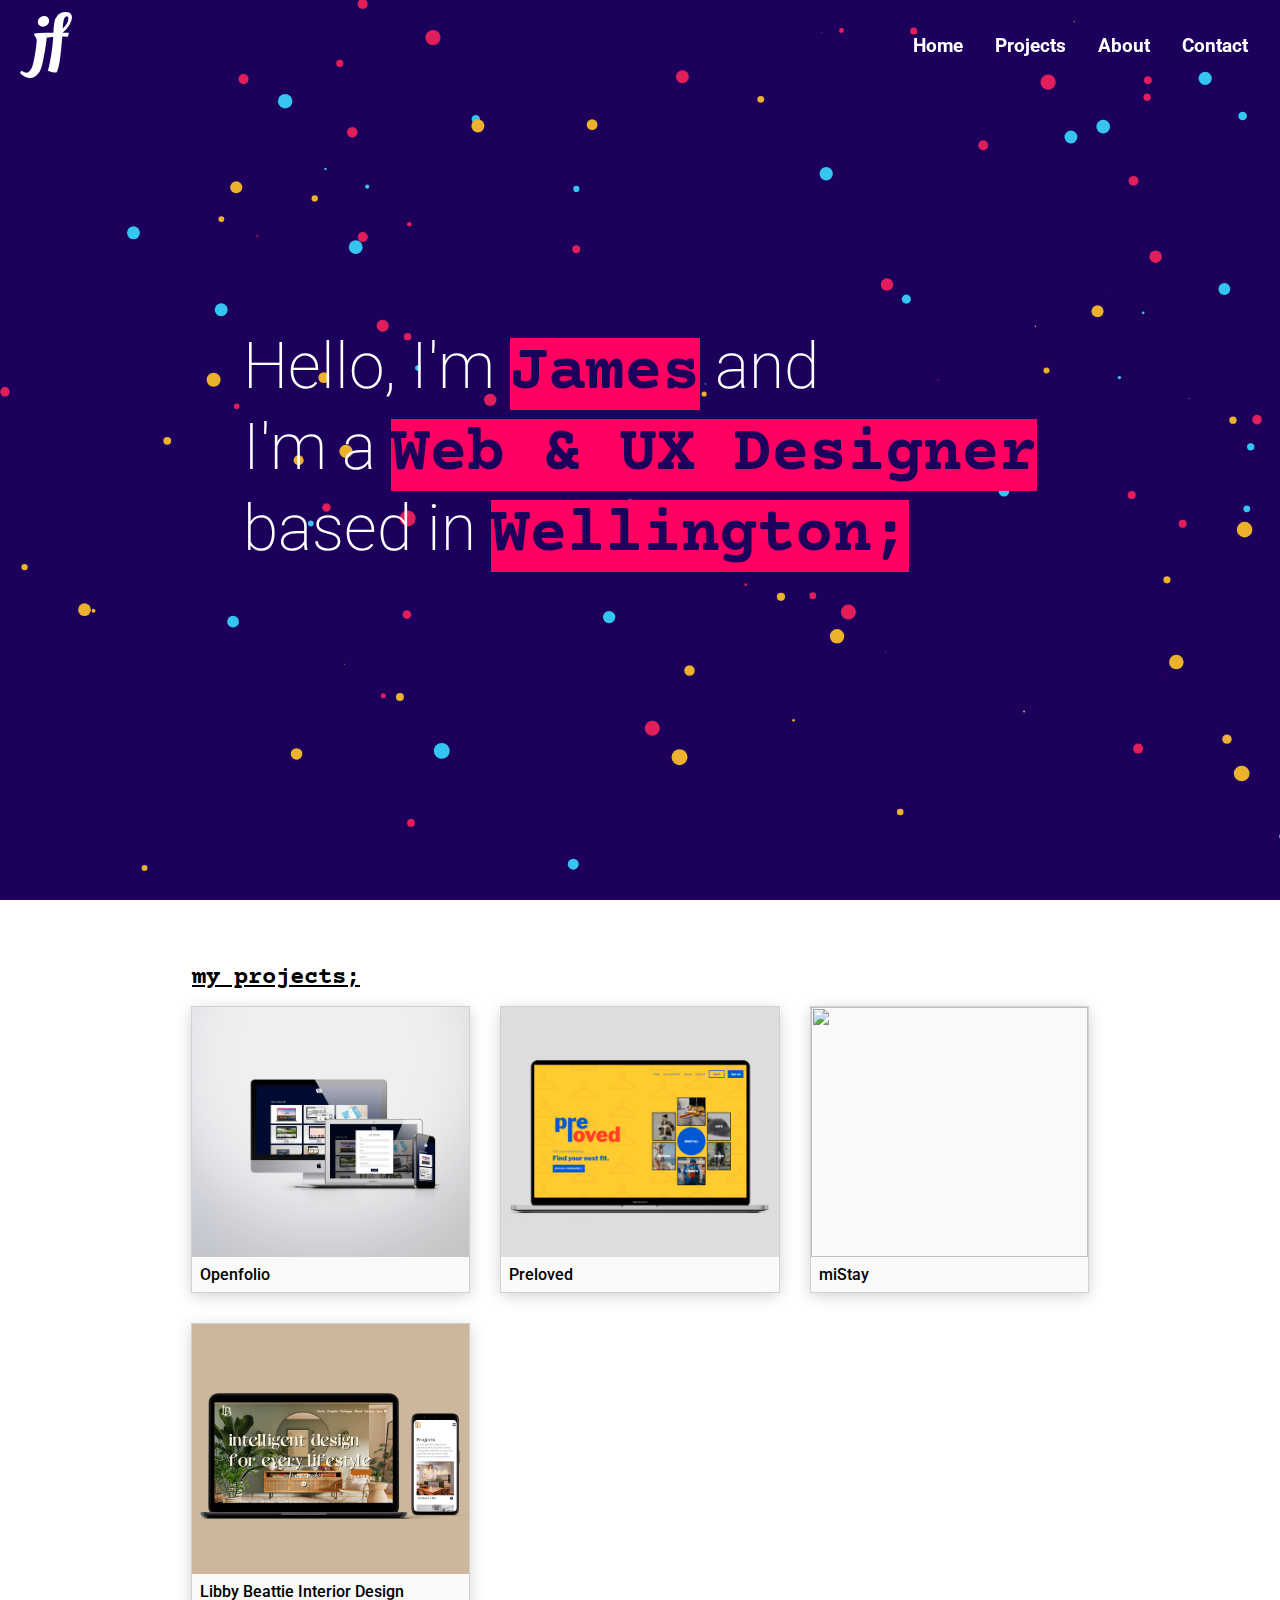
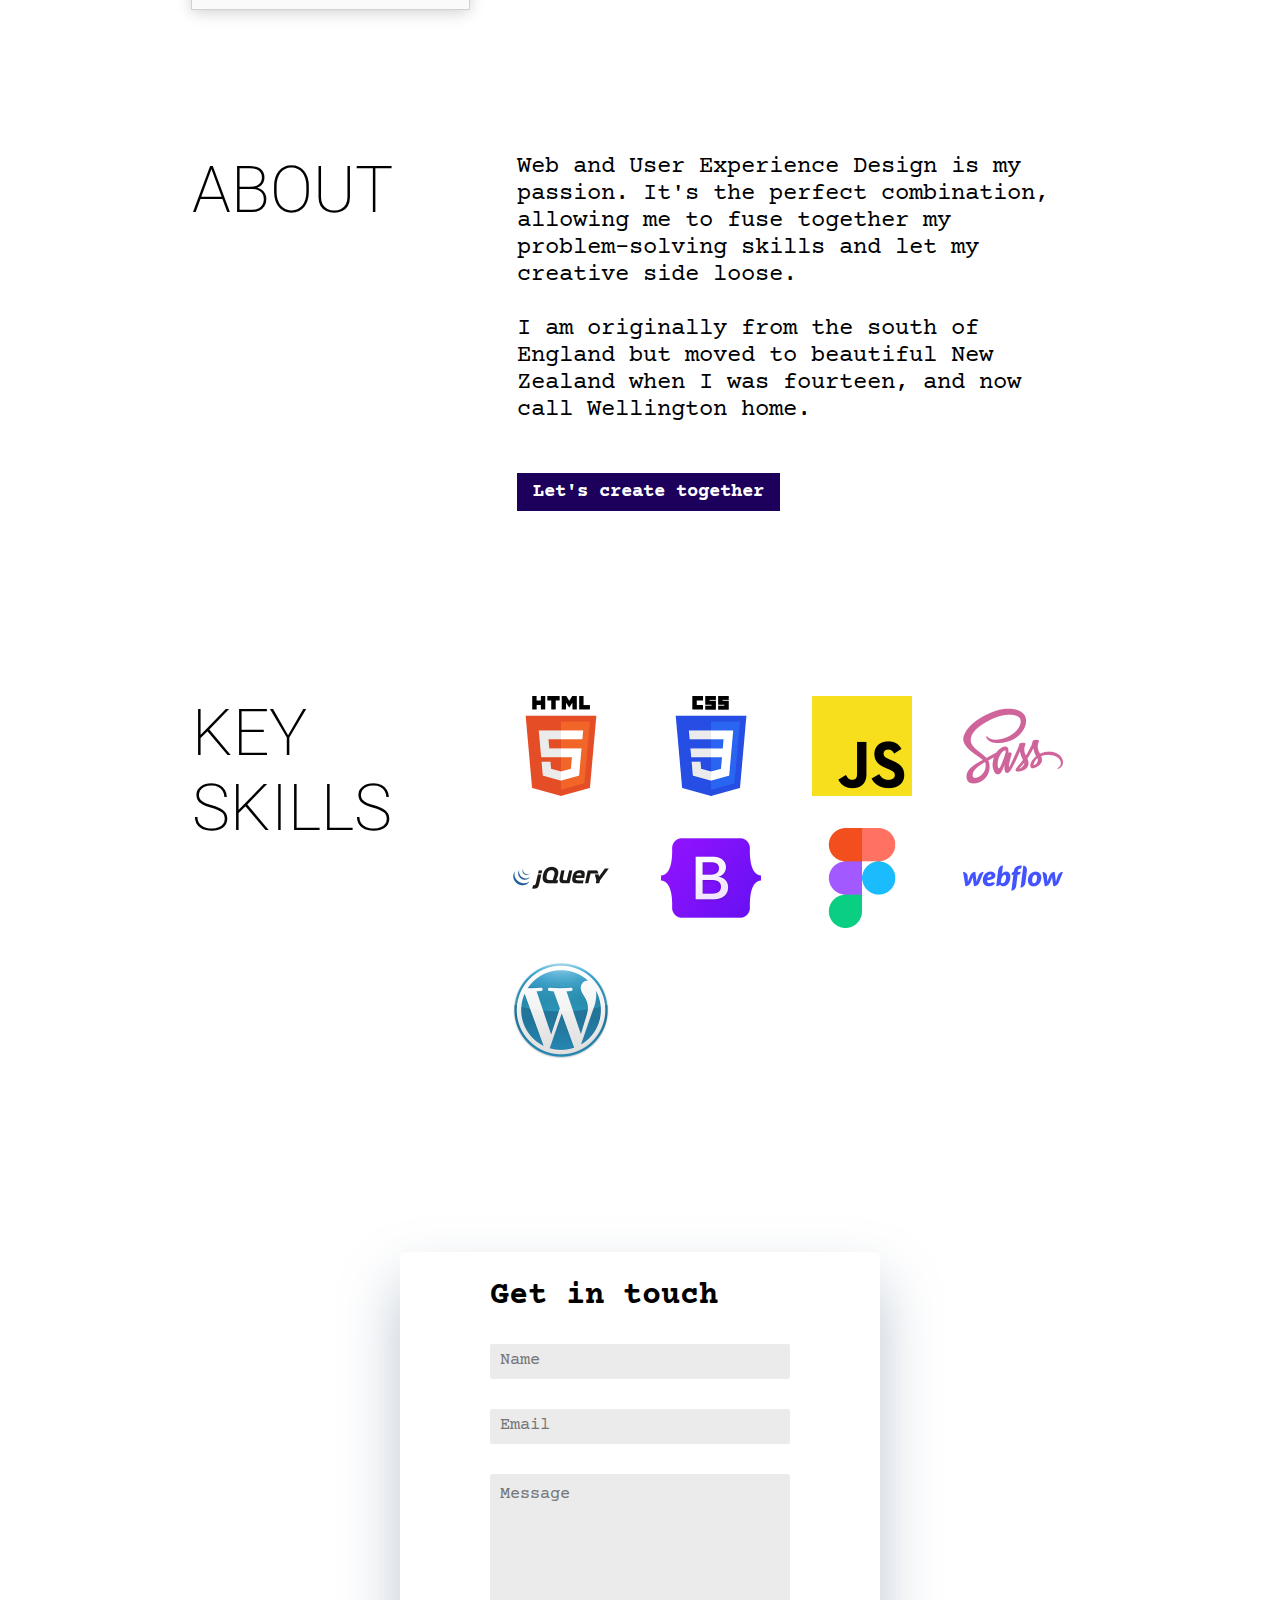
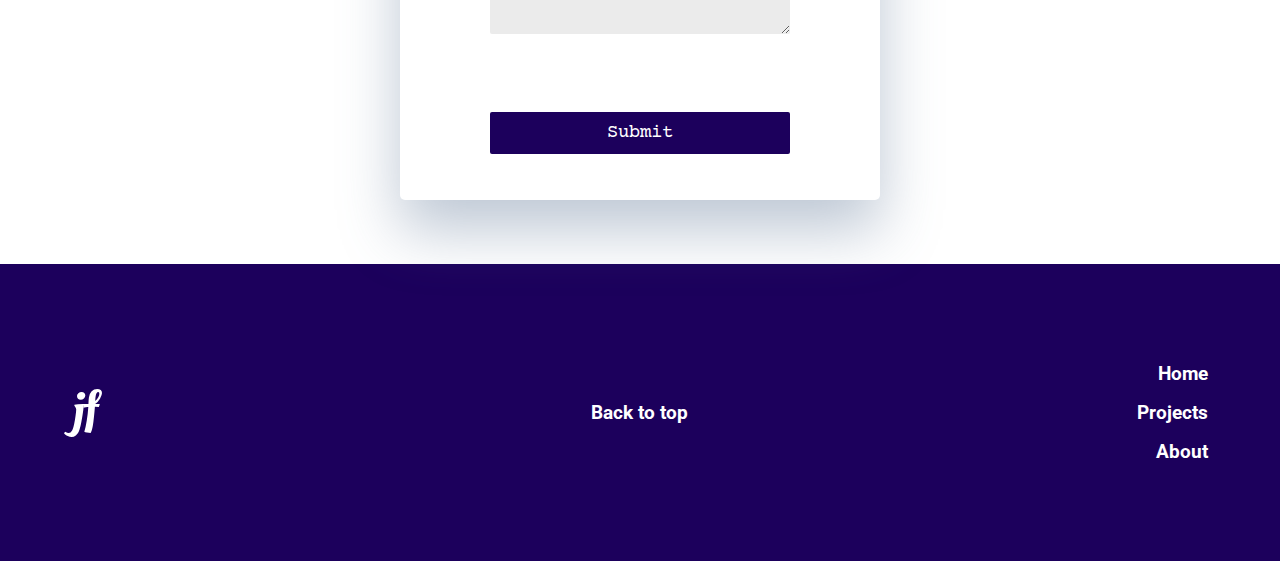
==== index.html @ 83363be5 "Added responsiveness to various parts of the site. Plus CSS fixes" ====
<!DOCTYPE html>
<html lang="en">
<head>
    <meta charset="UTF-8">
    <meta http-equiv="X-UA-Compatible" content="IE=edge">
    <meta name="viewport" content="width=device-width, initial-scale=1.0">
    <title>James Fawcett</title>
    <link rel="icon" type="image/x-icon" href="/img/jflogo.png">
    
    <!-- FONT AWESOME -->
    <script src="https://kit.fontawesome.com/62e0111851.js" crossorigin="anonymous"></script>

    <!-- GOOGLE FONTS -->
    <link rel="preconnect" href="https://fonts.googleapis.com">
    <link rel="preconnect" href="https://fonts.gstatic.com" crossorigin>
    <link href="https://fonts.googleapis.com/css2?family=Courier+Prime:ital,wght@0,400;0,700;1,400;1,700&family=Roboto:ital,wght@0,100;0,300;0,400;0,500;0,700;0,900;1,100;1,300;1,400;1,500;1,700;1,900&display=swap" rel="stylesheet">

    <!-- STYLESHEET -->
    <link rel="stylesheet" href="./css/style.css">

    
</head>
<body>

     <!-- HERO SECTION -->
    <div class="particles">
        <nav id="nav" class="nav">
            <div class="nav__logoContainer">
                <a class="nav__logoLink" href=""><img class="nav__logo" src="./img/JF logo White Transparent.svg" alt=""></a>
            </div>
            <div class="nav__menu-container">
                <ul class="nav__menuUl">
                    <a href="index.html"><li class="nav__menuLi">Home</li></a>
                    <a href="#projects-anchor"><li class="nav__menuLi">Projects</li></a>
                    <a href="#about"><li class="nav__menuLi">About</li></a>
                    <a href="#contact-anchor"><li class="nav__menuLi">Contact</li></a>
                </ul>
            </div>
            <div class="navMob">
                <a id="hamburger" href="javascript:void(0);">
                <img class="navMob__hamburger" src="./img/bars-solid.svg" alt=""></a>
                <ul id="responsive-nav" class="navMob__menuUl hide">
                    <a href="index.html"><li class="navMob__menuLi">Home</li></a>
                    <a href="#projects-anchor"><li class="navMob__menuLi">Projects</li></a>
                    <a href="#about"><li class="navMob__menuLi">About</li></a>
                    <a href="#contact-anchor"><li class="navMob__menuLi">Contact</li></a>
                </ul>
            </div>
        </nav>
        <div id="particles-js"></div>
        <!-- <h1>Background particles</h1> -->
        <div class="particles__text-container">
            <div class="particles__text-wrapper">
                <div class="particles__line1"><h1 class="particles__text">Hello, I'm <span class="particles__textAlternate">James</span> and</h1></div>
                <div class="particles__line2"><h1 class="particles__text">I'm a <span class="particles__textAlternate">Web & UX Designer</span></h1></div>
                <div class="particles__line3"><h1 class="particles__text">based in <span class="particles__textAlternate">Wellington;</span></h1></div>
            </div>

            <div class="particles__text-wrapperMob">
                <div class="line"><h2 class="particles__line particles__textMob">Hello, I'm</h2></div>

                <div class="line"><span class="particles__line particles__textAlternateMob">James</span></div>

                <div class="line"><h2 class="particles__line particles__textMob">and I'm a</h2></div>

                <div class="line"><span class="particles__line particles__textAlternateMob">Web & UX</span></div>

                <div class="line"><span class="particles__line particles__textAlternateMob">Designer</span></div>

                <div class="line"><h2 class="particles__line particles__textMob">based in</h2></div>

                <div class="line"><span class="particles__line particles__textAlternateMob">Wellington;</span></div>
            </div>
        </div>
        
    </div>    

    <section class="pageContainer">


        <!-- PROJECTS SECTION -->

        <div id="projectsHomeContainer" class="projectsHome__container">
            <div class="projectsHome__header">
                <a class="projectsHome__anchor" id="projects-anchor"></a>
                <h2>my projects;</h2>
            </div>
            <div id="projectsHome" class="projectsHome">

            </div>
        </div>


        <!-- ABOUT SECTION -->

        <div id="about" class="about__container">
            <div class="about__header">
                <!-- <h2>about;</h2> -->
            </div>
            <div class="about">
                <div class="about__title">
                    <h2 class="about__titleText">ABOUT</h2>
                </div>
                <div class="about__content">
                    <p class="about__contentText">Web and User Experience Design is my passion. It's the perfect combination, allowing me to fuse together my problem-solving skills and let my creative side loose.<br>
                    <br>
                    I am originally from the south of England but moved to beautiful New Zealand when I was fourteen, and now call Wellington home.</p>
                    <br>
                    <br>
                    <a class="about__contact" href="#contact-anchor">Let's create together</a>
                </div>
            </div>

            <div class="skills">
                <!-- SKILLS -->
                <div class="skills__title">
                    <h2 class="skills__titleText">KEY SKILLS</h2>
                </div>

                <div class="skills__logos">
                    <div class="skills__logo">
                        <img src="./img/tools/html5logo.png" alt="">
                    </div>
                    <div class="skills__logo">
                        <img src="./img/tools/csslogo.png" alt="">
                    </div>
                    <div class="skills__logo">
                        <img src="./img/tools/jslogo.png" alt="">
                    </div>
                    <div class="skills__logo">
                        <img src="./img/tools/sasslogo.png" alt="">
                    </div>
                    <div class="skills__logo">
                        <img src="./img/tools/jquerylogo.png" alt="">
                    </div>
                    <div class="skills__logo">
                        <img src="./img/tools/bootstraplogo.png" alt="">
                    </div>
                    <div class="skills__logo">
                        <img src="./img/tools/figmalogo.png" alt="">
                    </div>
                    <div class="skills__logo">
                        <img src="./img/tools/webflowlogo.png" alt="">
                    </div>
                    <div class="skills__logo">
                        <img src="./img/tools/wordpresslogo.png" alt="">
                    </div>
                </div>
            </div>
        </div>


        <!-- CONTACT SECTION -->

        <div id="contact" class="contact">
            <div class="contact__header">
                <a class="contact__anchor" id="contact-anchor"></a>
            </div>
            <div class="contact__content">
                <div class="contact__wrapper">
                    <form id="contactForm" action="https://formspree.io/f/xrgjddeg" method="POST" class="contact__form">
                      <div class="contact__title">Get in touch</div>
                      <input type="text" id="name" name="name" class="contact__name contact__formEntry" placeholder="Name" />
                      <input type="email" id="email" name="email" class="contact__email contact__formEntry" placeholder="Email"/>
                      <textarea name="message" id="message" class="contact__message contact__formEntry" placeholder="Message"></textarea>
                      <br>
                      <button class="contact__submit contact__formEntry" onclick="thanks()">Submit</button>
                      <p id="my-form-status" class="contact__formStatus"></p>
                    </form>
                  </div>
            </div>
        </div>
        
        
    </section>

    <div id="projectModal" class="projectModal">
        <div class="projectModal__content">
            <div class="projectModal__topBar">
                <span id="closeBtn" class="projectModal__close">&times;</span>
            </div>
            <div class="projectModal__body">
                <div class="projectModal__gallery">
                    
                    <ul data-slides>
                        <li class="slide" data-active><img class="projectModal__img" src="./img/openfolio mockup.png" alt=""></li>
                        <li class="slide"><img class="projectModal__img" src="./img/jflogo.png" alt=""></li>
                        <li class="slide"><img class="projectModal__img" src="./img/openfolio mockup.png" alt=""></li>
                    </ul>
                    
                </div>
                
                <h1 class="projectModal__title">project 1</h1>

                <p class="projectModal__description">Lorem, ipsum dolor sit amet consectetur adipisicing elit. Numquam tempora et sit labore animi omnis autem dolorem ea soluta beatae necessitatibus molestiae ipsam, inventore placeat voluptatibus! Neque facere dolore qui?</p>
                
            </div>
            
        </div>
    </div>
    
    <!-- FOOTER -->

    <footer class="footer">
        <div class="footer__left">
            <img class="footer__logo" src="./img/JF logo White Transparent.svg" alt="">
        </div>
        <div class="footer__middle">
            <a class="footer__backToTop" href="#">Back to top</a>
        </div>
        <div class="footer__right">
            <div class="footer__menu-container">
                <ul class="footer__menuUl">
                    <a href="index.html"><li class="footer__menuLi">Home</li></a>
                    <a href="#projectsHomeContainer"><li class="footer__menuLi">Projects</li></a>
                    <a href="#about"><li class="footer__menuLi">About</li></a>
                    <!-- <a href="#contact"><li class="footer__menuLi">Contact</li></a> -->
                </ul>
            </div>
        </div>
    </footer>






    <script src="./js/particles.js"></script>
    <script src="./js/app.js"></script>

    <script src="https://code.jquery.com/jquery-3.6.0.min.js" integrity="sha256-/xUj+3OJU5yExlq6GSYGSHk7tPXikynS7ogEvDej/m4=" crossorigin="anonymous"></script>


    <!-- SCRIPT -->
    <script defer src="./js/script.js"></script>
    <!-- <script src="script.js"></script> -->
</body>
</html>
---- css/style.css ----
.nav {
  padding: 0.5rem 1rem;
  height: 10vh;
  width: 100%;
  display: flex;
  align-items: center;
  justify-content: space-between;
  position: fixed;
  top: 0;
  z-index: 15;
  transition: 0.5s; }
  @media (min-width: 1px) and (max-width: 519px) {
    .nav {
      padding: 0.5rem 0; } }
  .nav__logoContainer {
    height: 100%; }
  .nav__logoLink {
    height: 100%; }
  .nav__logo {
    height: 100%;
    padding: 0.25rem; }
    @media (min-width: 1px) and (max-width: 519px) {
      .nav__logo {
        padding-left: 0.75rem; } }
  @media (min-width: 520px) and (max-width: 749px) {
    .nav__menu-container {
      display: none; } }
  @media (min-width: 1px) and (max-width: 519px) {
    .nav__menu-container {
      display: none; } }
  .nav__menuUl {
    list-style-type: none;
    display: flex;
    font-family: "Roboto", sans-serif;
    font-size: 1.2rem; }
  .nav__menuLi {
    font-family: "Roboto", sans-serif;
    font-size: 1.2rem;
    color: white;
    font-weight: 700;
    padding: 0.5rem 1rem;
    transition: 0.2s ease-out; }
  .nav__menuLi:hover {
    transform: scale(1.1) rotate(5deg);
    transition: 0.2s ease-out;
    text-shadow: 0px 2px 0px #ff0062; }

.navMob {
  display: none;
  padding: 1rem;
  height: 100%;
  position: relative; }
  @media (min-width: 520px) and (max-width: 749px) {
    .navMob {
      display: block; } }
  @media (min-width: 1px) and (max-width: 519px) {
    .navMob {
      display: block; } }
  .navMob__hamburger {
    height: 100%; }
  .navMob__menuUl {
    width: 100vw;
    position: absolute;
    top: 100%;
    right: 0;
    text-align: right;
    list-style-type: none;
    background: #1c005c; }
  .navMob__menuLi {
    font-family: "Roboto", sans-serif;
    font-size: 1.7rem;
    color: white;
    font-weight: 700;
    padding: 1rem;
    transition: 0.2s ease-out; }
  .navMob__menuLi:active, .navMob__menuLi:focus {
    background: #ff0062;
    text-shadow: 0px 2px 0px #1c005c;
    transform: scale(1.05);
    transition: 0.2s ease-out; }

.hide {
  display: none; }

.show {
  display: block; }

.navScroll {
  background: #1c005c;
  transition: 0.5s; }

.navBlue {
  padding: 0.5rem 1rem;
  height: 10vh;
  width: 100%;
  display: flex;
  align-items: center;
  justify-content: space-between;
  position: fixed;
  top: 0;
  z-index: 15;
  transition: 0.5s;
  background: #1c005c; }

.hero {
  height: 90vh;
  background: #1c005c;
  display: flex;
  align-items: center;
  justify-content: center; }
  .hero__text-container {
    width: 50%;
    font-size: 2rem; }
  .hero__text {
    font-family: "Roboto", sans-serif;
    font-weight: 200; }
  .hero__textAlternate {
    font-family: "Courier Prime", sans-serif; }

.projects {
  display: grid;
  grid-template-columns: repeat(auto-fit, minmax(250px, 1fr));
  grid-gap: 2rem; }
  .projects__header {
    font-family: 'Courier Prime', sans-serif;
    font-size: 1rem;
    font-weight: 700;
    text-decoration: underline;
    padding: 0rem 1rem 1rem 0rem; }
  .projects__container {
    padding-top: 15vh;
    padding-bottom: 3rem; }

.project {
  width: 100%;
  height: 100%;
  background-color: #fafafa;
  cursor: pointer;
  transition: 0.1s;
  outline: 1px solid #d1d1d1;
  box-shadow: 0px 3px 15px rgba(0, 0, 0, 0.2); }
  .project__imageContainer {
    height: 250px; }
  .project__img {
    height: 100%;
    width: 100%;
    object-fit: cover; }
  .project__titleContainer {
    padding: 0.5rem; }
  .project__title {
    font-family: "Roboto", sans-serif;
    font-size: 1rem;
    font-weight: 500; }

.project:hover {
  transform: scale(1.05);
  transition: 0.1s; }

.about {
  display: grid;
  grid-template-columns: repeat(3, 1fr);
  grid-gap: 6rem 2rem;
  padding: 2rem 0 5rem 0; }
  @media (min-width: 750px) and (max-width: 1099px) {
    .about {
      display: block; } }
  @media (min-width: 1px) and (max-width: 519px) {
    .about {
      display: block; } }
  @media (min-width: 520px) and (max-width: 749px) {
    .about {
      display: block; } }
  .about__container {
    padding: 5rem 0rem 5rem 0rem; }
  .about__header {
    font-family: 'Courier Prime', sans-serif;
    font-size: 1rem;
    font-weight: 700;
    text-decoration: underline;
    padding: 0rem 1rem 1rem 0rem; }
  .about__titleText {
    margin: 0;
    font-family: 'Roboto', sans-serif;
    font-size: 4rem;
    font-weight: 200;
    padding: 1rem 1rem 1rem 0rem; }
  .about__content {
    grid-column: 2/4;
    font-family: 'Courier Prime', sans-serif;
    font-size: 1.5rem;
    font-weight: 300;
    margin: 0;
    padding: 1rem; }
    @media (min-width: 750px) and (max-width: 1099px) {
      .about__content {
        padding: 1rem 0; } }
    @media (min-width: 520px) and (max-width: 749px) {
      .about__content {
        padding: 1rem 0; } }
    @media (min-width: 1px) and (max-width: 519px) {
      .about__content {
        padding: 1rem 0; } }
  .about__contentText {
    margin: 0; }
  .about__contact {
    font-family: "Courier Prime", sans-serif;
    font-size: 1.2rem;
    font-weight: 700;
    text-decoration: none;
    color: white;
    padding: 0.5rem 1rem;
    background-color: #1c005c;
    transition: all 0.5s ease 0s; }
    @media (min-width: 1px) and (max-width: 519px) {
      .about__contact {
        font-size: 1.5rem; } }
  .about__contact:hover {
    transition: all 0.5s ease 0s;
    box-shadow: 15px 15px 15px 5px rgba(78, 72, 77, 0.219);
    transform: translateY(-3px);
    width: 300px;
    box-shadow: 0 -5px 0 #ff0062;
    border-radius: 0%; }

.skills {
  display: grid;
  grid-template-columns: repeat(3, 1fr);
  grid-gap: 6rem 2rem;
  padding: 5rem 0; }
  @media (min-width: 750px) and (max-width: 1099px) {
    .skills {
      display: block; } }
  @media (min-width: 520px) and (max-width: 749px) {
    .skills {
      display: block; } }
  @media (min-width: 1px) and (max-width: 519px) {
    .skills {
      display: block; } }
  .skills__title {
    width: 40%; }
  .skills__titleText {
    margin: 0;
    font-family: 'Roboto', sans-serif;
    font-size: 4rem;
    font-weight: 200;
    padding: 1rem 1rem 1rem 0rem; }
  .skills__logos {
    padding: 1rem 1rem 1rem 0rem;
    display: grid;
    grid-column: 2/4;
    grid-template-columns: repeat(4, 1fr);
    grid-gap: 2rem; }
    @media (min-width: 750px) and (max-width: 1099px) {
      .skills__logos {
        grid-template-columns: repeat(3, 1fr);
        padding: 1rem 0; } }
    @media (min-width: 520px) and (max-width: 749px) {
      .skills__logos {
        grid-template-columns: repeat(2, 1fr);
        padding: 1rem 0; } }
    @media (min-width: 1px) and (max-width: 519px) {
      .skills__logos {
        grid-template-columns: repeat(2, 1fr);
        padding: 1rem 0; } }
  .skills__logo {
    max-width: 100%;
    max-height: 100px; }
  .skills__logo > img {
    width: 100%;
    height: 100%;
    object-fit: contain; }

.contact {
  padding-bottom: 4rem; }
  .contact__header {
    font-family: 'Courier Prime', sans-serif;
    font-size: 1rem;
    font-weight: 700;
    text-decoration: underline;
    padding: 0rem 1rem 1rem 0rem; }
  .contact__content {
    display: flex;
    align-items: center;
    justify-content: center; }
  .contact__wrapper {
    width: 100%; }
  .contact__form {
    padding: 1rem 2rem;
    background: #fff;
    box-shadow: 0 30px 60px 0 rgba(90, 116, 148, 0.4);
    border-radius: 5px;
    max-width: 480px;
    margin-left: auto;
    margin-right: auto;
    width: 100%;
    animation: bounce 1.5s infinite; }
  .contact__title {
    display: block;
    font-family: "Courier Prime", sans-serif, sans-serif;
    font-size: 2rem;
    font-weight: bold;
    margin: 10px auto 5px;
    width: 300px; }
  .contact__name {
    background-color: #ebebeb;
    color: white;
    padding: 1rem;
    font-family: "Courier Prime", sans-serif, "sans-serif"; }
  .contact__name:hover {
    box-shadow: 0 -5px 0 #ff0062;
    transform: scale(1.05);
    transition: ease 0.5s; }
  .contact__email {
    padding: 1rem;
    background-color: #ebebeb;
    font-family: "Courier Prime", sans-serif, "sans-serif"; }
  .contact__email:hover {
    box-shadow: 0 -5px 0 #ff0062;
    transform: scale(1.05);
    transition: ease 0.5s; }
  .contact__message {
    font-family: "Courier Prime", sans-serif, "sans-serif";
    background-color: #ebebeb;
    overflow: hidden;
    height: 10rem; }
  .contact__message:hover {
    box-shadow: 0 -5px 0 #ff0062;
    transform: scale(1.05);
    transition: ease 0.5s; }
  .contact__formEntry {
    display: block;
    margin: 30px auto;
    min-width: 300px;
    padding: 10px;
    border-radius: 2px;
    border: none;
    transition: all 0.5s ease 0s;
    color: #1c005c; }
    @media (min-width: 1px) and (max-width: 519px) {
      .contact__formEntry {
        width: 100%;
        min-width: 100%; } }
  .contact__formEntry:focus-visible {
    outline: none; }
  .contact__submit {
    width: 200px;
    color: white;
    background-color: #1c005c;
    font-size: 1.2rem;
    font-family: "Courier Prime", sans-serif;
    cursor: pointer; }
  .contact__submit:hover {
    box-shadow: 15px 15px 15px 5px rgba(78, 72, 77, 0.219);
    transform: translateY(-3px);
    width: 300px;
    box-shadow: 0 -5px 0 #ff0062;
    border-radius: 0%; }
  .contact__formStatus {
    display: none;
    width: 200px;
    color: #3f3f3f;
    background-color: #d1d1d1;
    font-size: 1.2rem;
    font-family: "Courier Prime", sans-serif;
    cursor: pointer;
    text-align: center;
    margin: 30px auto;
    min-width: 300px;
    padding: 10px;
    border-radius: 2px;
    border: none;
    transition: all 0.5s ease 0s; }
  .contact__anchor {
    display: block;
    position: relative;
    top: -100px;
    visibility: hidden; }

::-webkit-focus-ring-color {
  outline: red; }

::-webkit-input-placeholder {
  font-size: 1.3em; }

@keyframes bounce {
  50% {
    transform: translate(0, 8px); } }
.footer {
  padding: 0rem 3rem;
  background: #1c005c;
  min-height: 33vH;
  display: grid;
  grid-template-columns: repeat(3, 1fr);
  justify-content: space-between;
  align-items: center; }
  @media (min-width: 1px) and (max-width: 519px) {
    .footer {
      display: flex;
      flex-direction: column-reverse;
      padding: 2rem 0; } }
  .footer__left {
    height: 100%;
    padding: 1rem;
    display: flex;
    align-items: center;
    justify-content: flex-start; }
  .footer__middle {
    padding: 1rem;
    display: flex;
    justify-content: flex-end;
    align-items: center;
    flex-direction: column; }
  .footer__right {
    padding: 1rem; }
  .footer__backToTop {
    font-family: "Roboto", sans-serif;
    font-size: 1.2rem;
    color: white;
    font-weight: 700;
    padding: 0.5rem 1rem; }
  .footer__backToTop:hover {
    transform: scale(1.1) rotate(5deg);
    transition: 0.2s ease-out;
    text-shadow: 0px 2px 0px #ff0062; }
  .footer__logo {
    height: 3rem; }
  .footer__menuLi {
    font-family: 'Roboto', sans-serif;
    font-size: 1.2rem;
    color: white;
    font-weight: 700;
    padding: 0.5rem;
    list-style-type: none;
    text-align: right; }
    @media (min-width: 1px) and (max-width: 519px) {
      .footer__menuLi {
        text-align: center; } }
  .footer__menuLi:hover {
    transition: 0.2s ease-out;
    text-shadow: 0px 2px 0px #ff0062; }

#particles-js {
  position: absolute;
  width: 100%;
  height: 100%;
  z-index: auto; }

.particles {
  height: 100vh;
  position: relative;
  background-color: #1c005c;
  flex: 1 1 auto;
  display: flex;
  align-items: center;
  justify-content: center; }
  .particles__text-container {
    width: 60%;
    font-size: 2rem;
    color: white;
    z-index: 10;
    pointer-events: none;
    display: flex;
    justify-content: center;
    align-items: center; }
    @media (min-width: 1100px) and (max-width: 1349px) {
      .particles__text-container {
        width: 80%; } }
    @media (min-width: 750px) and (max-width: 1099px) {
      .particles__text-container {
        width: 90%; } }
    @media (min-width: 520px) and (max-width: 749px) {
      .particles__text-container {
        width: 90%; } }
    @media (min-width: 1px) and (max-width: 519px) {
      .particles__text-container {
        width: 95%; } }
  @media (min-width: 520px) and (max-width: 749px) {
    .particles__text-wrapper {
      display: none; } }
  @media (min-width: 1px) and (max-width: 519px) {
    .particles__text-wrapper {
      display: none; } }
  .particles__text-wrapperMob {
    display: none; }
    @media (min-width: 520px) and (max-width: 749px) {
      .particles__text-wrapperMob {
        display: flex;
        flex-direction: column; } }
    @media (min-width: 1px) and (max-width: 519px) {
      .particles__text-wrapperMob {
        display: flex;
        flex-direction: column; } }
  .particles__text {
    font-family: "Roboto", sans-serif;
    font-weight: 200; }
  .particles__textAlternate {
    font-family: "Courier Prime", sans-serif;
    font-weight: 900;
    background: #ff0062;
    color: #1c005c; }
  .particles__textMob {
    font-size: 4.5rem;
    font-family: "Roboto", sans-serif;
    font-weight: 200; }
    @media (min-width: 1px) and (max-width: 519px) {
      .particles__textMob {
        font-size: 3.5rem; } }
  .particles__textAlternateMob {
    font-size: 4.5rem;
    font-family: "Courier Prime", sans-serif;
    font-weight: 900;
    background: #ff0062;
    color: #1c005c; }
    @media (min-width: 1px) and (max-width: 519px) {
      .particles__textAlternateMob {
        font-size: 3.5rem; } }
  .particles__line4 {
    margin-top: 4rem; }
  .particles__cta {
    font-family: "Roboto", sans-serif;
    font-weight: 600;
    font-size: 1.5rem;
    background: #ff0062;
    color: #1c005c;
    border: 2px solid #ff0062;
    padding: 0.5rem 1rem; }

.singleProject {
  height: auto;
  display: flex;
  flex-direction: column; }
  .singleProject__container {
    min-height: 80vh;
    padding-top: 2rem; }
  .singleProject__top {
    height: 60vh; }
  .singleProject__title {
    font-family: 'Roboto', sans-serif;
    font-size: 2rem;
    font-weight: 200;
    padding: 0rem 1rem 1rem 0rem; }
  .singleProject__body {
    font-family: 'Courier Prime', sans-serif;
    font-size: 1.5rem;
    font-weight: 300; }
  .singleProject__gallery {
    width: 100%;
    height: 100%;
    object-fit: cover; }

.projectModal {
  display: none;
  position: fixed;
  z-index: 20;
  left: 0;
  top: 0;
  height: 100%;
  width: 100%;
  overflow: auto;
  background-color: white; }
  .projectModal__topBar {
    height: 5vh;
    display: flex;
    align-items: center;
    justify-content: flex-end;
    padding: .5rem 1rem;
    margin-top: 0.5rem; }
  .projectModal__body {
    padding: 2rem 3rem;
    width: 70%;
    margin: 0 auto; }
    @media (min-width: 750px) and (max-width: 1099px) {
      .projectModal__body {
        width: 90%;
        padding: 2rem 0rem; } }
    @media (min-width: 1px) and (max-width: 519px) {
      .projectModal__body {
        width: 90%;
        padding: 2rem 0rem; } }
  .projectModal__gallery {
    width: 100%;
    height: 75vh;
    position: relative; }
    @media (min-width: 750px) and (max-width: 1099px) {
      .projectModal__gallery {
        height: 50vh; } }
    @media (min-width: 1px) and (max-width: 519px) {
      .projectModal__gallery {
        height: 33vh; } }
  .projectModal__img {
    display: block;
    width: 100%;
    height: 100%;
    object-fit: cover; }
  .projectModal__slide {
    position: absolute;
    inset: 0;
    opacity: 0;
    list-style-type: none;
    transition: 200ms opacity ease-in-out;
    transition-delay: 200ms; }
  .projectModal__slide[data-active] {
    opacity: 1;
    z-index: 2;
    transition-delay: 0ms; }
  .projectModal__galleryButton {
    position: absolute;
    background: none;
    z-index: 5;
    border: none;
    font-size: 2rem;
    top: 50%;
    transform: translateY(-50%);
    cursor: pointer;
    color: white;
    border-radius: .25rem;
    padding: 0 .5rem;
    background-color: rgba(0, 0, 0, 0.1); }
  .projectModal__galleryButton:hover {
    color: white;
    background-color: rgba(0, 0, 0, 0.2); }
  .projectModal__galleryButton:active {
    background-color: rgba(0, 0, 0, 0.4); }
  .projectModal__title {
    font-family: 'Roboto', sans-serif;
    font-size: 2rem;
    font-weight: 200;
    padding: 0rem 1rem 1rem 0rem;
    padding-top: 2rem; }
  .projectModal__description {
    font-family: 'Courier Prime', sans-serif;
    font-size: 1.5rem;
    font-weight: 300; }
  .projectModal__close {
    font-size: 4rem;
    cursor: pointer; }

.prev {
  left: 1rem; }

.next {
  right: 1rem; }

.projectsHome {
  display: grid;
  grid-template-columns: repeat(auto-fit, minmax(250px, 1fr));
  grid-gap: 2rem; }
  .projectsHome__header {
    font-family: 'Courier Prime', sans-serif;
    font-size: 1rem;
    font-weight: 700;
    text-decoration: underline;
    padding: 0rem 1rem 1rem 0rem; }
  .projectsHome__container {
    padding-top: 4rem; }
  .projectsHome__anchor {
    display: block;
    position: relative;
    top: -100px;
    visibility: hidden; }

.projectHome {
  width: 100%;
  height: 100%;
  background-color: #ccc;
  cursor: pointer;
  transition: 0.1s; }
  .projectHome__img {
    height: 100%;
    width: 100%;
    object-fit: cover; }
  .projectHome__1 {
    background: red; }
  .projectHome__2 {
    background: violet; }

.projectHome:hover {
  transform: scale(1.05);
  transition: 0.1s; }

* {
  margin: 0;
  padding: 0;
  box-sizing: border-box;
  text-decoration: none; }

html {
  scroll-behavior: smooth; }

.pageContainer {
  width: 70%;
  margin: 0 auto; }
  @media (min-width: 750px) and (max-width: 1099px) {
    .pageContainer {
      width: 80%; } }
  @media (min-width: 1px) and (max-width: 519px) {
    .pageContainer {
      width: 90%; } }

.singleProject__container {
  min-height: 80vh; }

.navPlaceholder {
  width: 100%;
  height: 10vh;
  background: green; }

/*# sourceMappingURL=style.css.map */
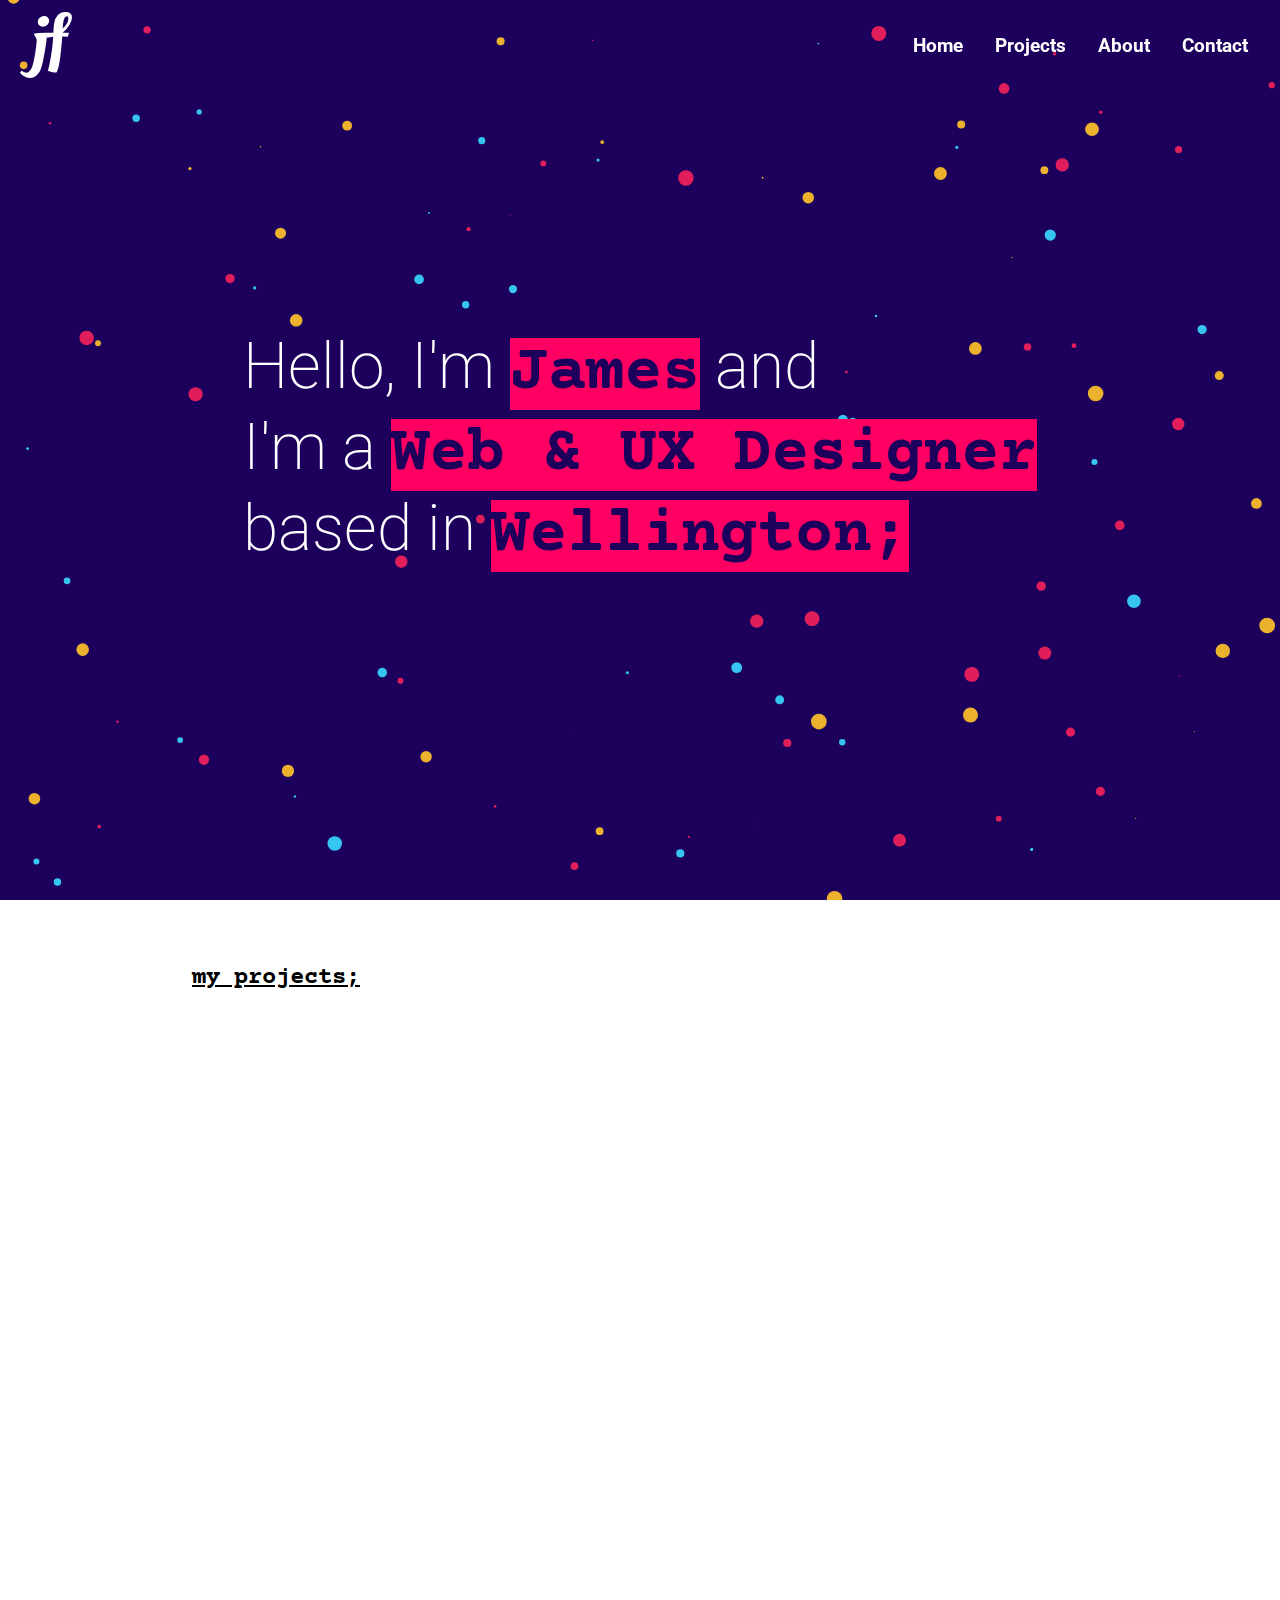
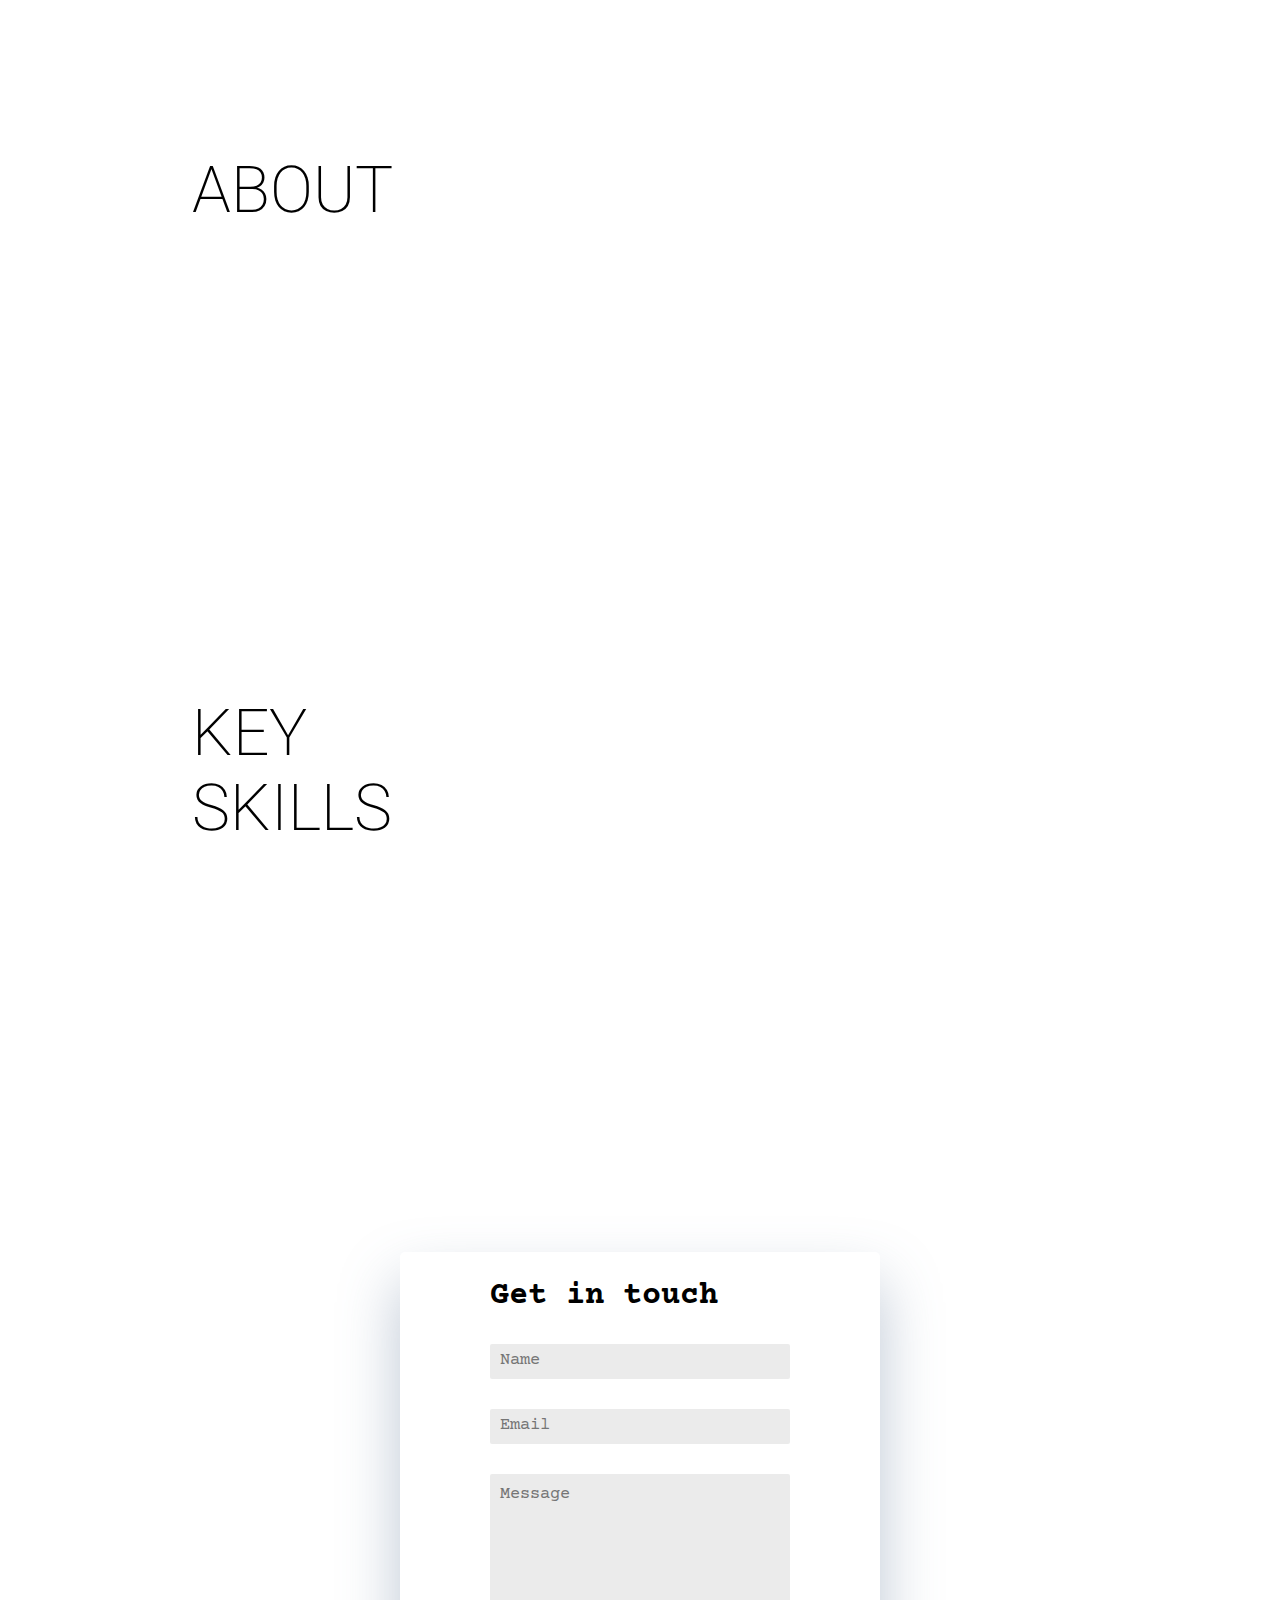
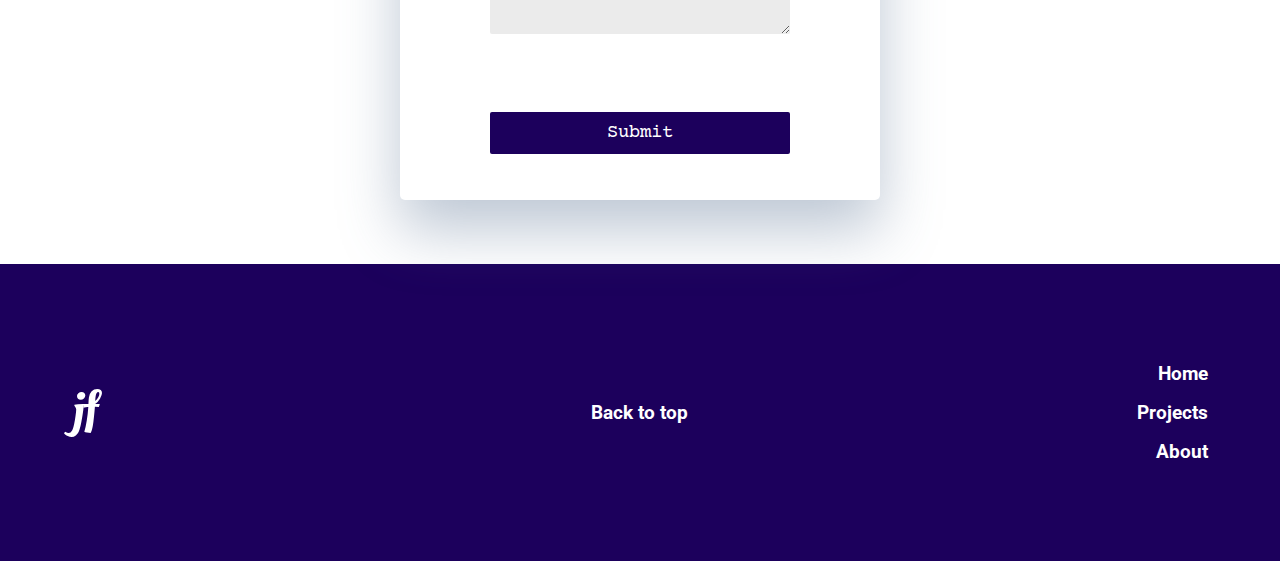
==== commit c5c11394: "Reveal animation" ====
--- a/index.html
+++ b/index.html
@@ -85,7 +85,7 @@
                 <a class="projectsHome__anchor" id="projects-anchor"></a>
                 <h2>my projects;</h2>
             </div>
-            <div id="projectsHome" class="projectsHome">
+            <div id="projectsHome" class="projectsHome  reveal">
 
             </div>
         </div>
@@ -101,7 +101,7 @@
                 <div class="about__title">
                     <h2 class="about__titleText">ABOUT</h2>
                 </div>
-                <div class="about__content">
+                <div class="about__content  reveal">
                     <p class="about__contentText">Web and User Experience Design is my passion. It's the perfect combination, allowing me to fuse together my problem-solving skills and let my creative side loose.<br>
                     <br>
                     I am originally from the south of England but moved to beautiful New Zealand when I was fourteen, and now call Wellington home.</p>
@@ -117,7 +117,7 @@
                     <h2 class="skills__titleText">KEY SKILLS</h2>
                 </div>
 
-                <div class="skills__logos">
+                <div class="skills__logos  reveal">
                     <div class="skills__logo">
                         <img src="./img/tools/html5logo.png" alt="">
                     </div>
--- a/css/style.css
+++ b/css/style.css
@@ -12,6 +12,9 @@
   @media (min-width: 1px) and (max-width: 519px) {
     .nav {
       padding: 0.5rem 0; } }
+  @media (min-width: 520px) and (max-width: 749px) {
+    .nav {
+      padding: 0.5rem 0; } }
   .nav__logoContainer {
     height: 100%; }
   .nav__logoLink {
@@ -19,6 +22,9 @@
   .nav__logo {
     height: 100%;
     padding: 0.25rem; }
+    @media (min-width: 520px) and (max-width: 749px) {
+      .nav__logo {
+        padding-left: 0.75rem; } }
     @media (min-width: 1px) and (max-width: 519px) {
       .nav__logo {
         padding-left: 0.75rem; } }
@@ -393,6 +399,11 @@
   grid-template-columns: repeat(3, 1fr);
   justify-content: space-between;
   align-items: center; }
+  @media (min-width: 520px) and (max-width: 749px) {
+    .footer {
+      display: flex;
+      flex-direction: column-reverse;
+      padding: 2rem 0; } }
   @media (min-width: 1px) and (max-width: 519px) {
     .footer {
       display: flex;
@@ -432,6 +443,10 @@
     padding: 0.5rem;
     list-style-type: none;
     text-align: right; }
+    @media (min-width: 520px) and (max-width: 749px) {
+      .footer__menuLi {
+        font-size: 1.7rem;
+        text-align: center; } }
     @media (min-width: 1px) and (max-width: 519px) {
       .footer__menuLi {
         text-align: center; } }
@@ -700,9 +715,14 @@
 .singleProject__container {
   min-height: 80vh; }
 
-.navPlaceholder {
-  width: 100%;
-  height: 10vh;
-  background: green; }
+.reveal {
+  position: relative;
+  transform: translateY(150px);
+  opacity: 0;
+  transition: 2s all ease; }
+
+.reveal.active {
+  transform: translateY(0);
+  opacity: 1; }
 
 /*# sourceMappingURL=style.css.map */
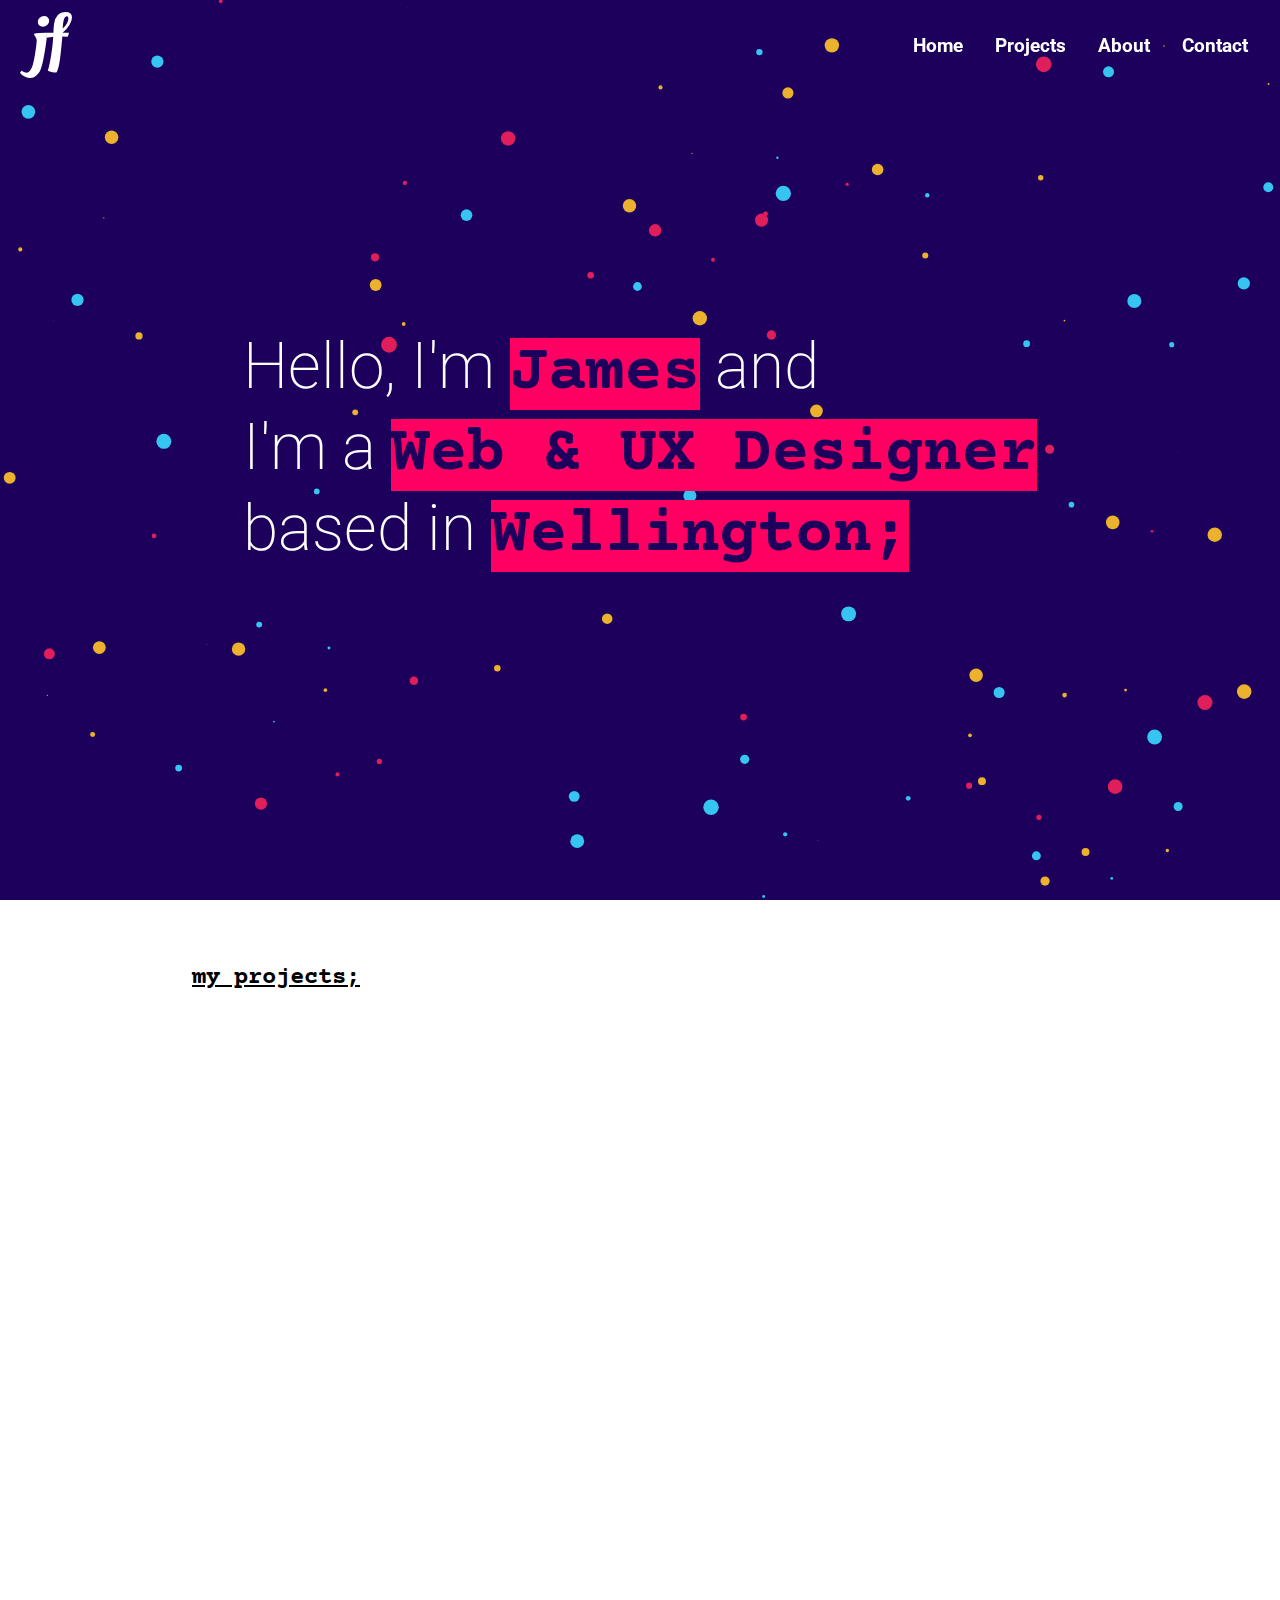
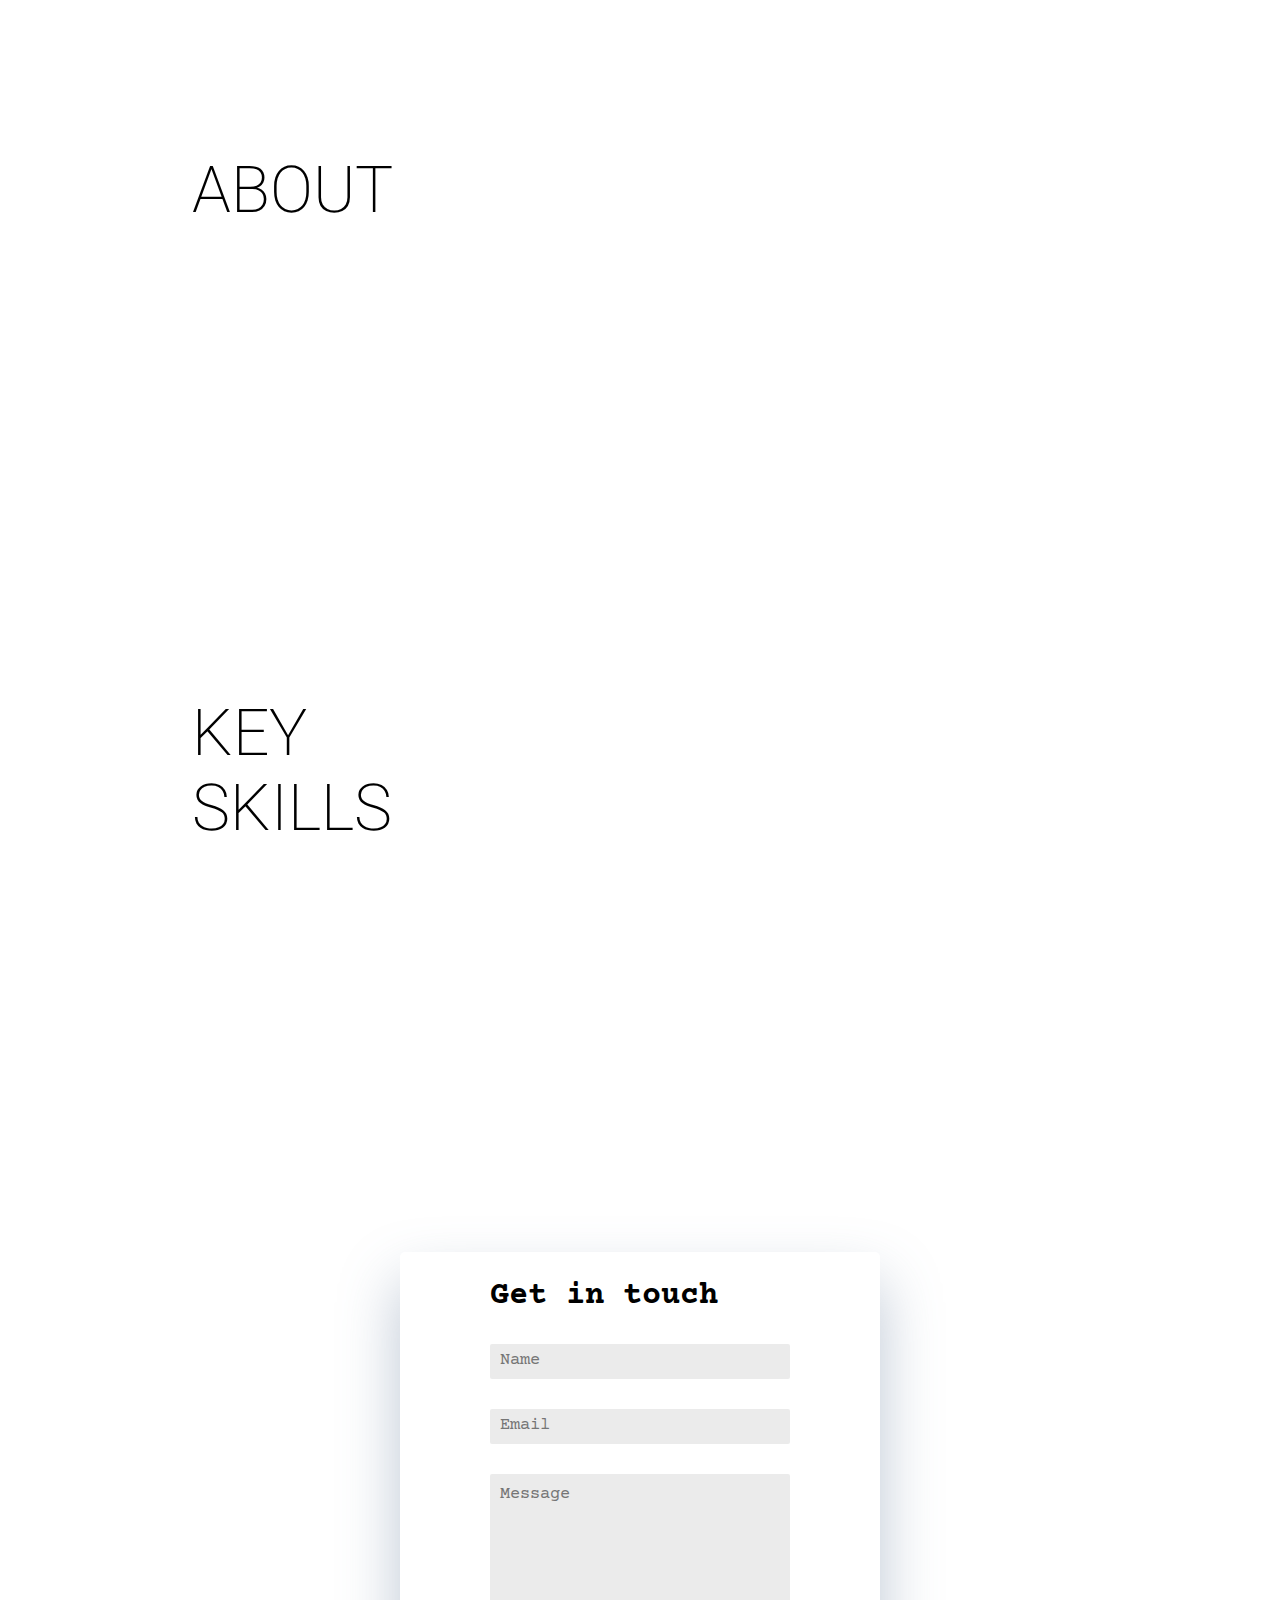
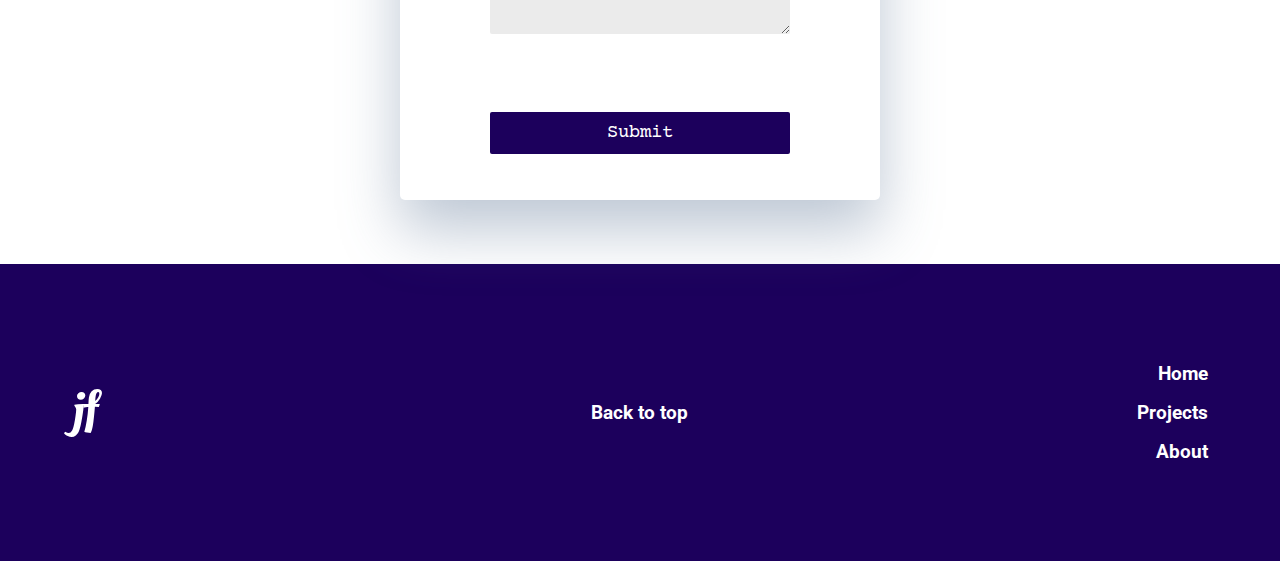
==== commit 33f95f95: "added hover effect to tools which shows name" ====
--- a/index.html
+++ b/index.html
@@ -119,31 +119,40 @@
 
                 <div class="skills__logos  reveal">
                     <div class="skills__logo">
-                        <img src="./img/tools/html5logo.png" alt="">
-                    </div>
-                    <div class="skills__logo">
-                        <img src="./img/tools/csslogo.png" alt="">
-                    </div>
-                    <div class="skills__logo">
-                        <img src="./img/tools/jslogo.png" alt="">
-                    </div>
-                    <div class="skills__logo">
-                        <img src="./img/tools/sasslogo.png" alt="">
-                    </div>
-                    <div class="skills__logo">
-                        <img src="./img/tools/jquerylogo.png" alt="">
-                    </div>
-                    <div class="skills__logo">
-                        <img src="./img/tools/bootstraplogo.png" alt="">
-                    </div>
-                    <div class="skills__logo">
-                        <img src="./img/tools/figmalogo.png" alt="">
-                    </div>
-                    <div class="skills__logo">
-                        <img src="./img/tools/webflowlogo.png" alt="">
-                    </div>
-                    <div class="skills__logo">
-                        <img src="./img/tools/wordpresslogo.png" alt="">
+                        <h3 class="skills__name hide">HTML</h3>
+                        <img src="./img/tools/html5logo.png" alt="HTML logo">
+                    </div>
+                    <div class="skills__logo">
+                        <h3 class="skills__name hide">CSS</h3>
+                        <img src="./img/tools/csslogo.png" alt="CSS logo">
+                    </div>
+                    <div class="skills__logo">
+                        <h3 class="skills__name hide">Javascript</h3>
+                        <img src="./img/tools/jslogo.png" alt="Javascript logo">
+                    </div>
+                    <div class="skills__logo">
+                        <h3 class="skills__name hide">Sass</h3>
+                        <img src="./img/tools/sasslogo.png" alt="Sass logo">
+                    </div>
+                    <div class="skills__logo">
+                        <h3 class="skills__name hide">JQuery</h3>
+                        <img src="./img/tools/jquerylogo.png" alt="JQuery logo">
+                    </div>
+                    <div class="skills__logo">
+                        <h3 class="skills__name hide">Bootstrap</h3>
+                        <img src="./img/tools/bootstraplogo.png" alt="Bootstrap logo">
+                    </div>
+                    <div class="skills__logo">
+                        <h3 class="skills__name hide">Figma</h3>
+                        <img src="./img/tools/figmalogo.png" alt="Figma logo">
+                    </div>
+                    <div class="skills__logo">
+                        <h3 class="skills__name hide">Webflow</h3>
+                        <img src="./img/tools/webflowlogo.png" alt="Webflow logo">
+                    </div>
+                    <div class="skills__logo">
+                        <h3 class="skills__name hide">WordPress</h3>
+                        <img src="./img/tools/wordpresslogo.png" alt="WordPress logo">
                     </div>
                 </div>
             </div>
@@ -183,9 +192,9 @@
                 <div class="projectModal__gallery">
                     
                     <ul data-slides>
-                        <li class="slide" data-active><img class="projectModal__img" src="./img/openfolio mockup.png" alt=""></li>
+                        <li class="slide" data-active><img class="projectModal__img" src="./img/openfolio-mockup.png" alt=""></li>
                         <li class="slide"><img class="projectModal__img" src="./img/jflogo.png" alt=""></li>
-                        <li class="slide"><img class="projectModal__img" src="./img/openfolio mockup.png" alt=""></li>
+                        <li class="slide"><img class="projectModal__img" src="./img/openfolio-mockup.png" alt=""></li>
                     </ul>
                     
                 </div>
--- a/css/style.css
+++ b/css/style.css
@@ -270,11 +270,29 @@
         padding: 1rem 0; } }
   .skills__logo {
     max-width: 100%;
-    max-height: 100px; }
+    max-height: 100px;
+    position: relative; }
   .skills__logo > img {
     width: 100%;
     height: 100%;
     object-fit: contain; }
+  .skills__name {
+    position: absolute;
+    left: 50%;
+    top: 40%;
+    transform: translate(-50%, 0);
+    padding: 0.5rem 1rem;
+    z-index: 1;
+    font-family: "Roboto", sans-serif;
+    background: #1c005c;
+    color: white;
+    text-shadow: 0px 2px 0px #ff0062; }
+
+.hide {
+  display: none; }
+
+.show {
+  display: block; }
 
 .contact {
   padding-bottom: 4rem; }
@@ -649,6 +667,33 @@
   .projectModal__close {
     font-size: 4rem;
     cursor: pointer; }
+  .projectModal__link--container {
+    padding: 1rem 0rem 2rem 0rem;
+    display: flex;
+    align-items: center; }
+  .projectModal__link {
+    font-family: "Roboto", sans-serif;
+    color: white;
+    vertical-align: middle;
+    line-height: normal;
+    display: flex;
+    align-items: center;
+    justify-content: center; }
+  .projectModal__button {
+    margin-top: 2rem;
+    display: flex;
+    align-items: center;
+    justify-content: center;
+    background: #0057ff;
+    outline: none;
+    border: none;
+    padding: 0.5rem 1rem; }
+  .projectModal__button:active {
+    background: #004be2; }
+
+.behanceLogo {
+  fill: white;
+  margin-right: 1.5rem; }
 
 .prev {
   left: 1rem; }
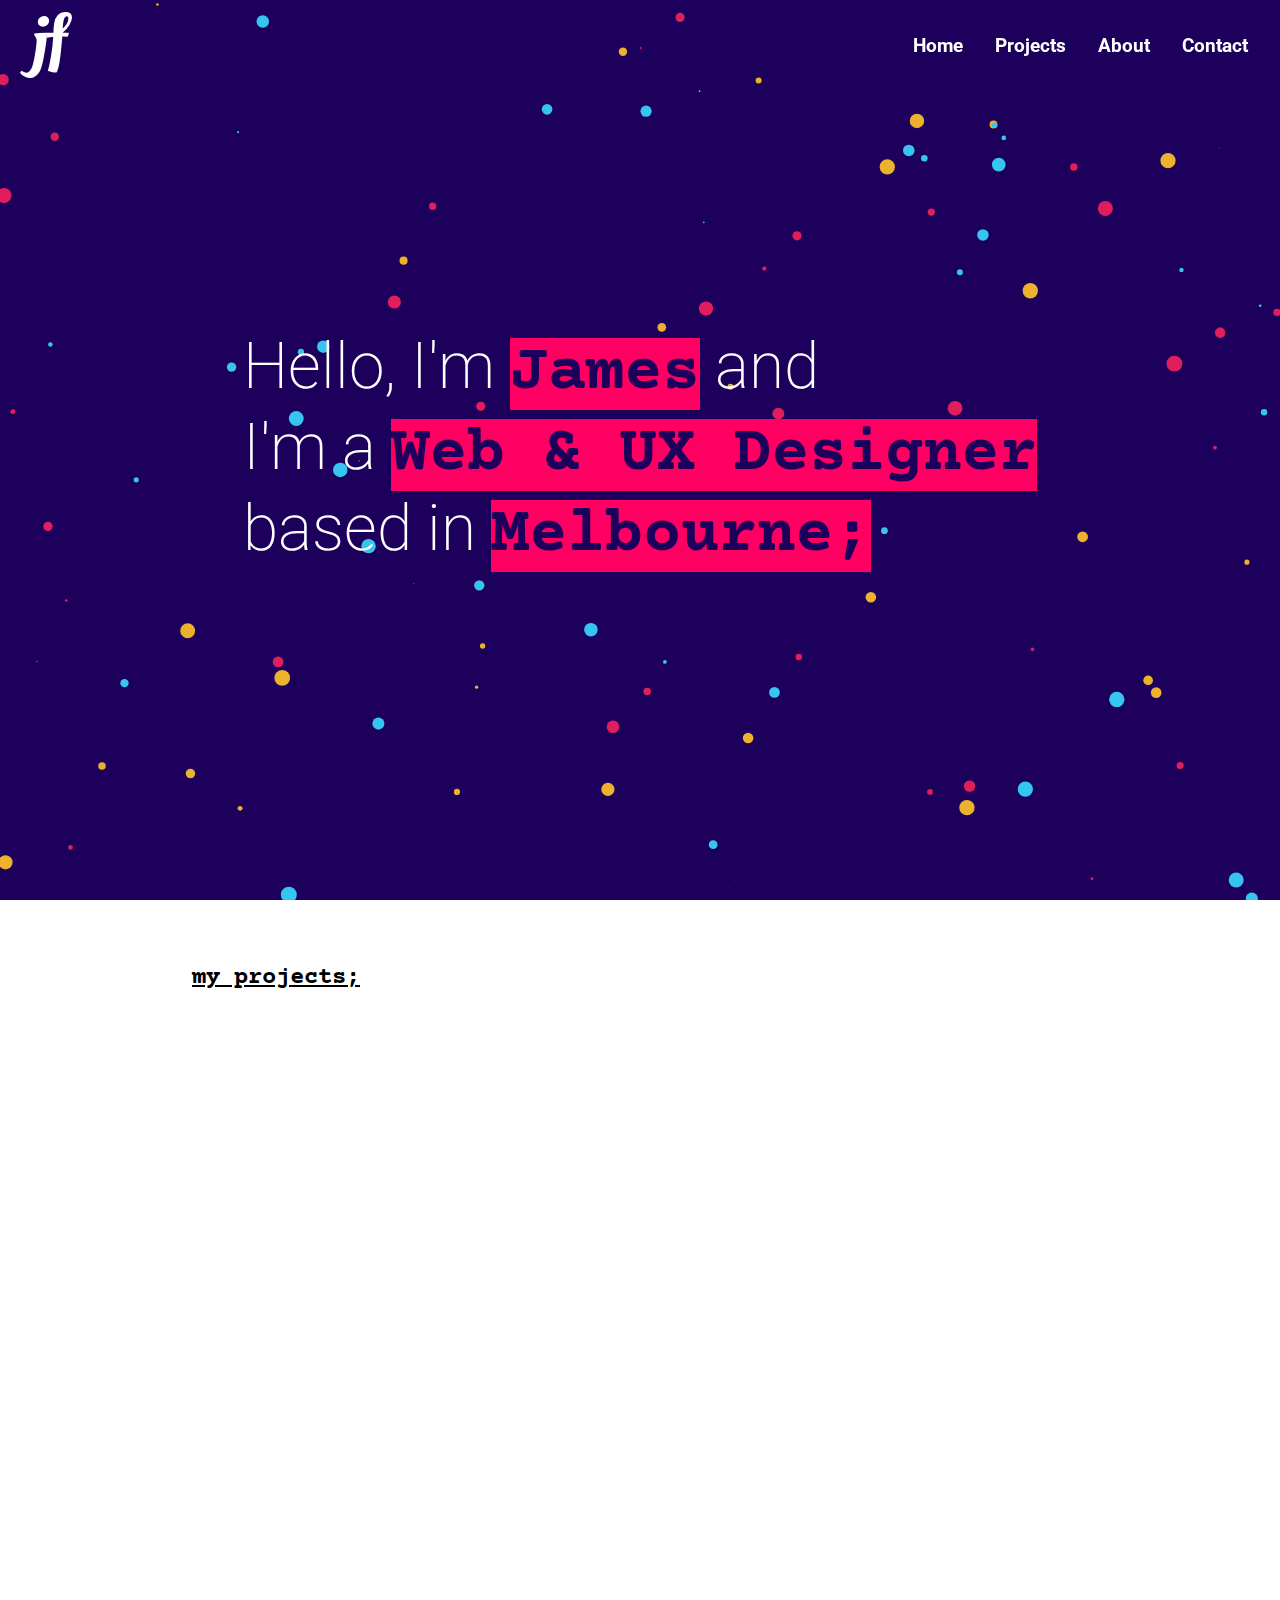
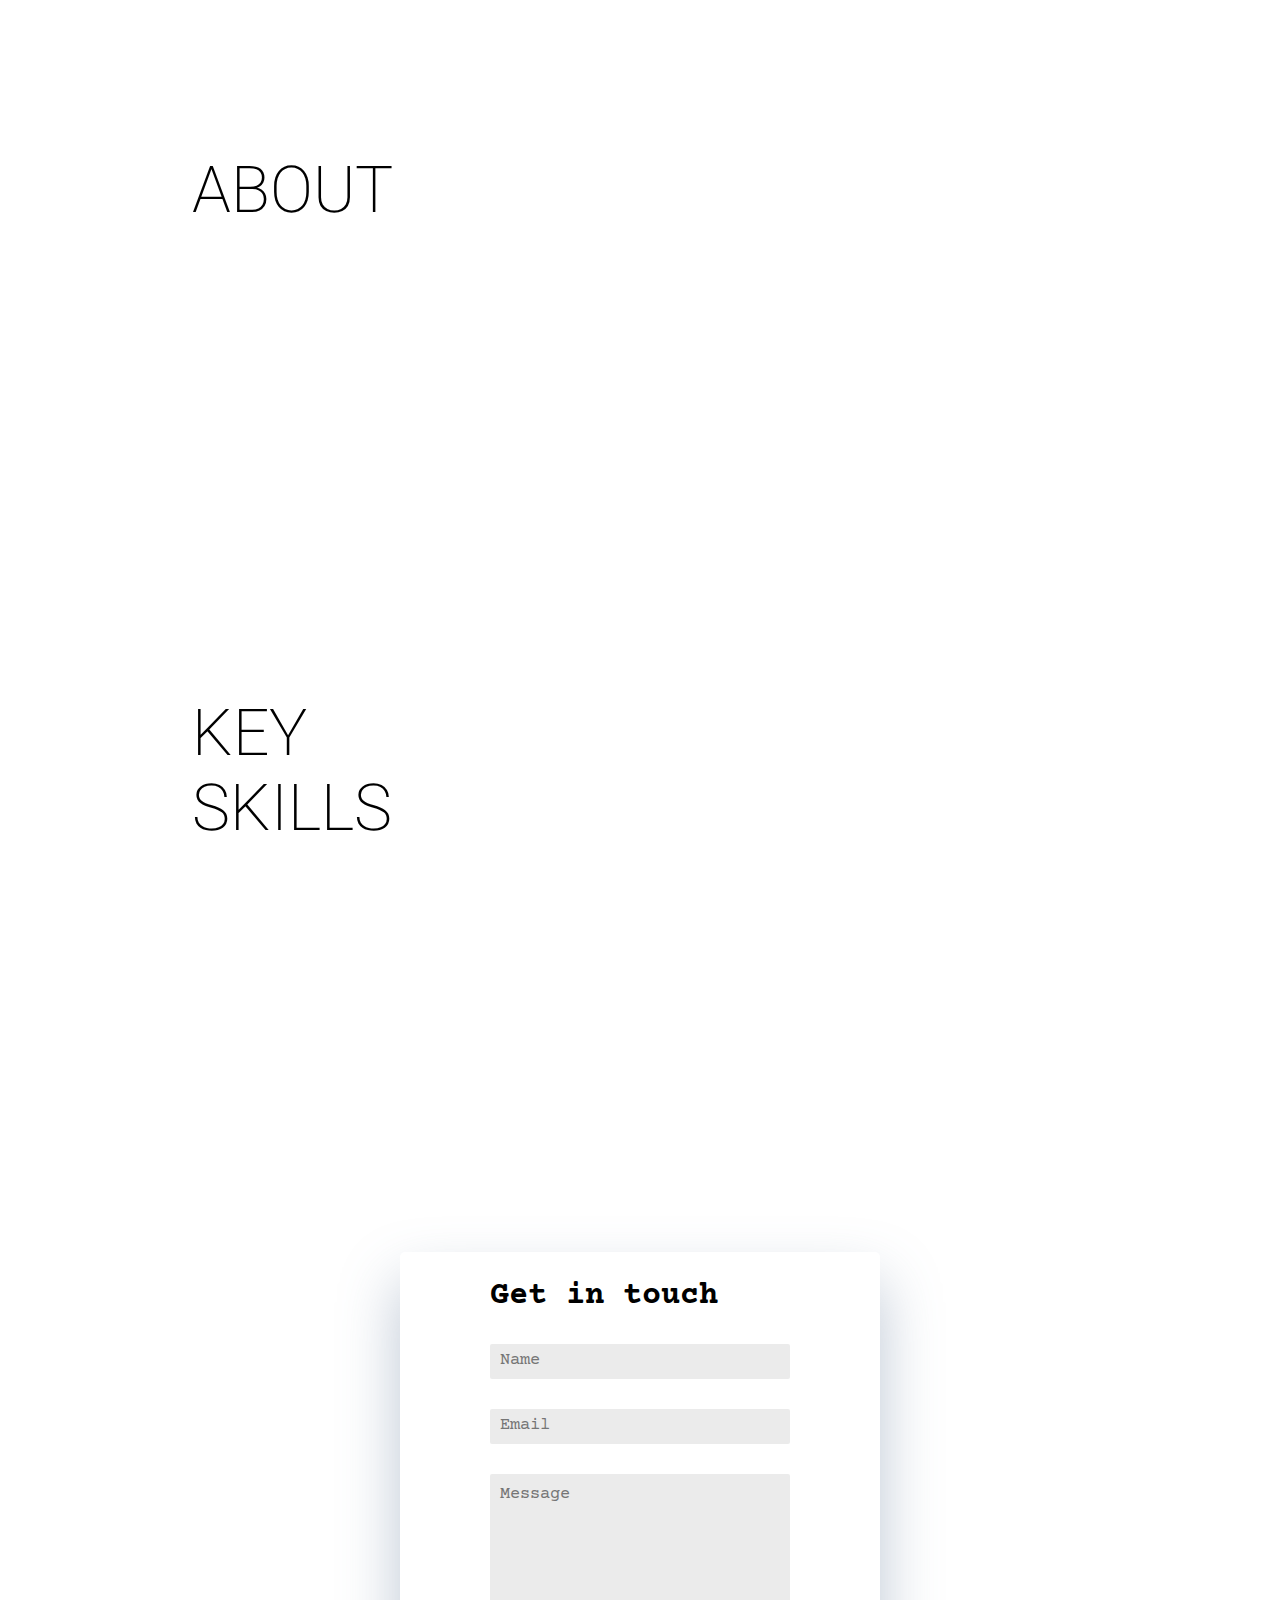
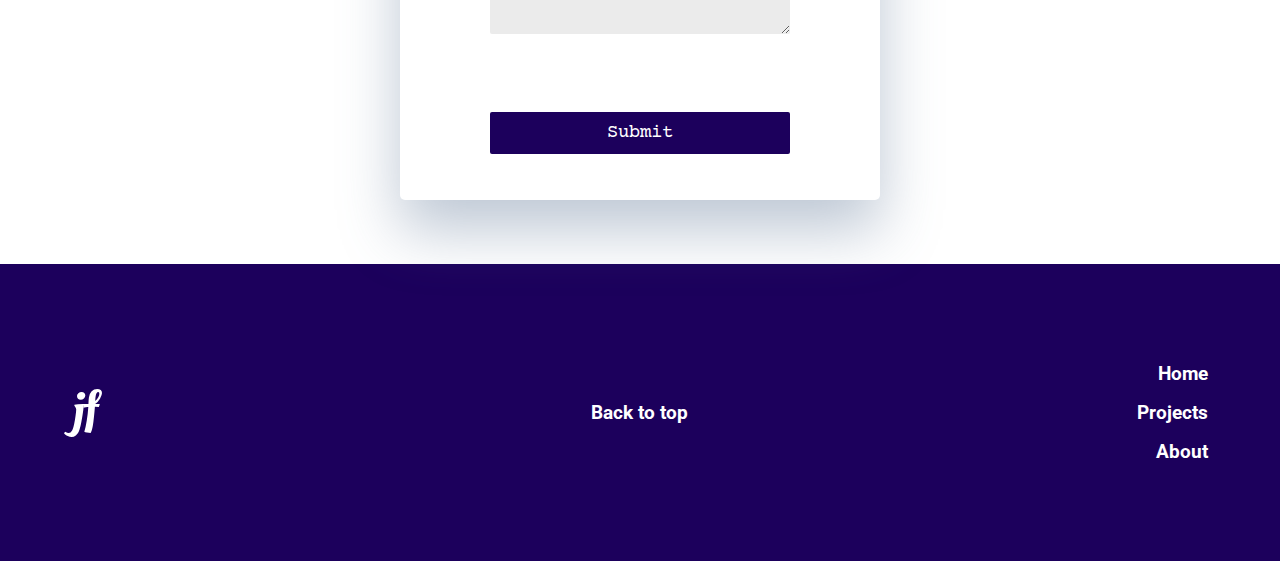
==== commit 1c28c82a: "Header Title change to Melbourne" ====
--- a/index.html
+++ b/index.html
@@ -53,7 +53,7 @@
             <div class="particles__text-wrapper">
                 <div class="particles__line1"><h1 class="particles__text">Hello, I'm <span class="particles__textAlternate">James</span> and</h1></div>
                 <div class="particles__line2"><h1 class="particles__text">I'm a <span class="particles__textAlternate">Web & UX Designer</span></h1></div>
-                <div class="particles__line3"><h1 class="particles__text">based in <span class="particles__textAlternate">Wellington;</span></h1></div>
+                <div class="particles__line3"><h1 class="particles__text">based in <span class="particles__textAlternate">Melbourne;</span></h1></div>
             </div>
 
             <div class="particles__text-wrapperMob">
@@ -69,7 +69,7 @@
 
                 <div class="line"><h2 class="particles__line particles__textMob">based in</h2></div>
 
-                <div class="line"><span class="particles__line particles__textAlternateMob">Wellington;</span></div>
+                <div class="line"><span class="particles__line particles__textAlternateMob">Melbourne;</span></div>
             </div>
         </div>
         
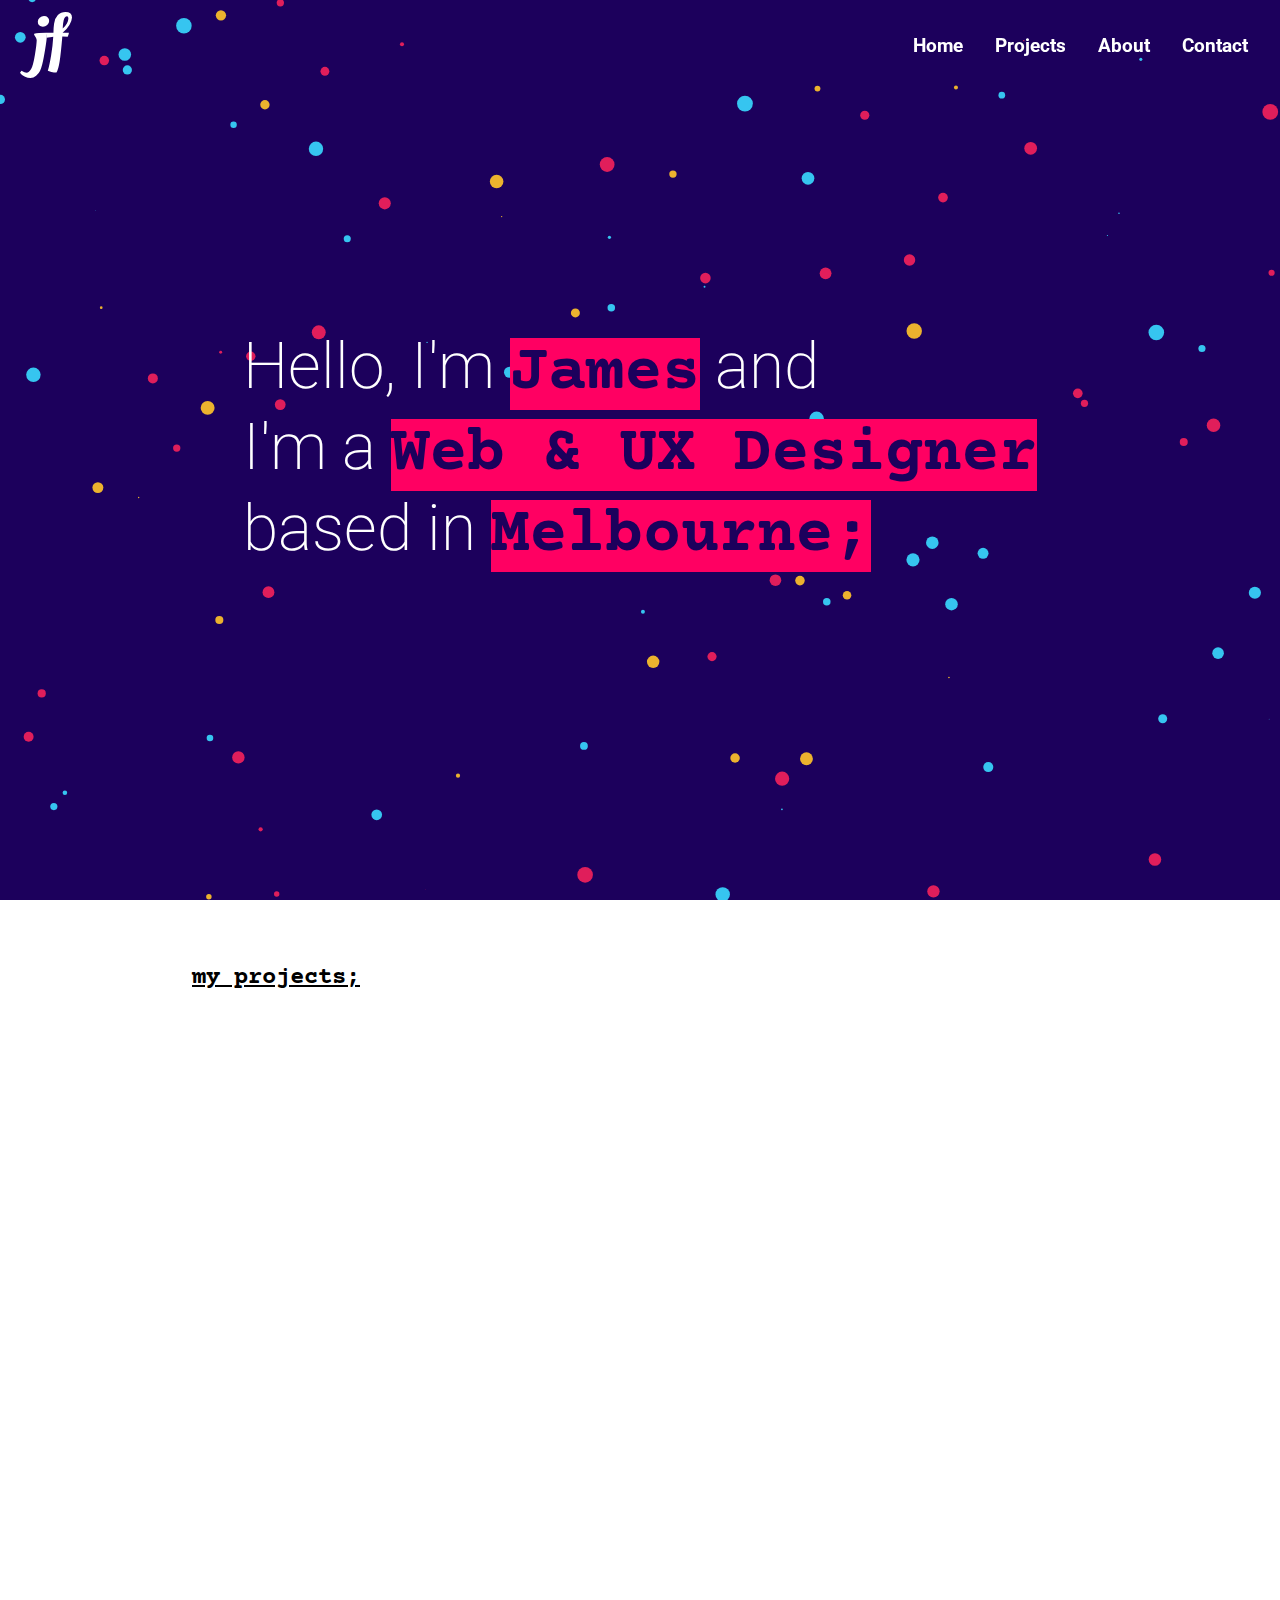
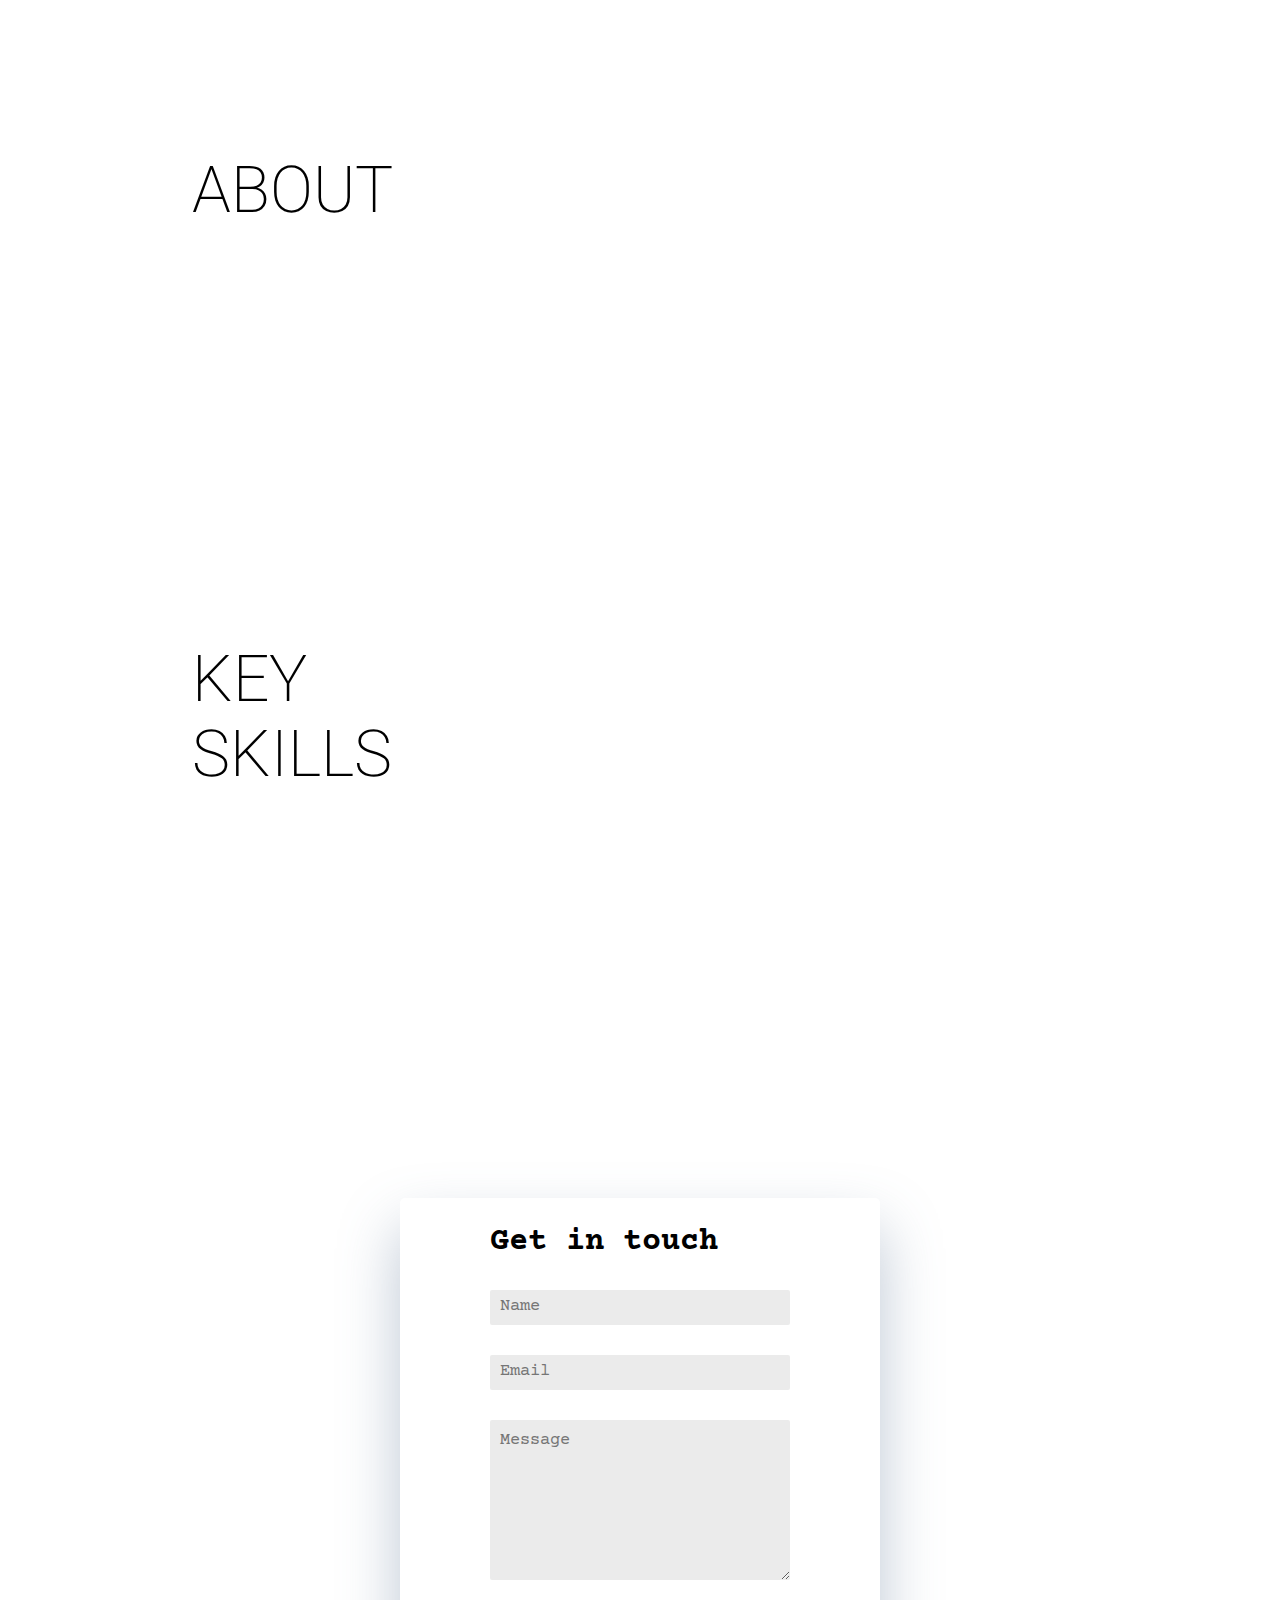
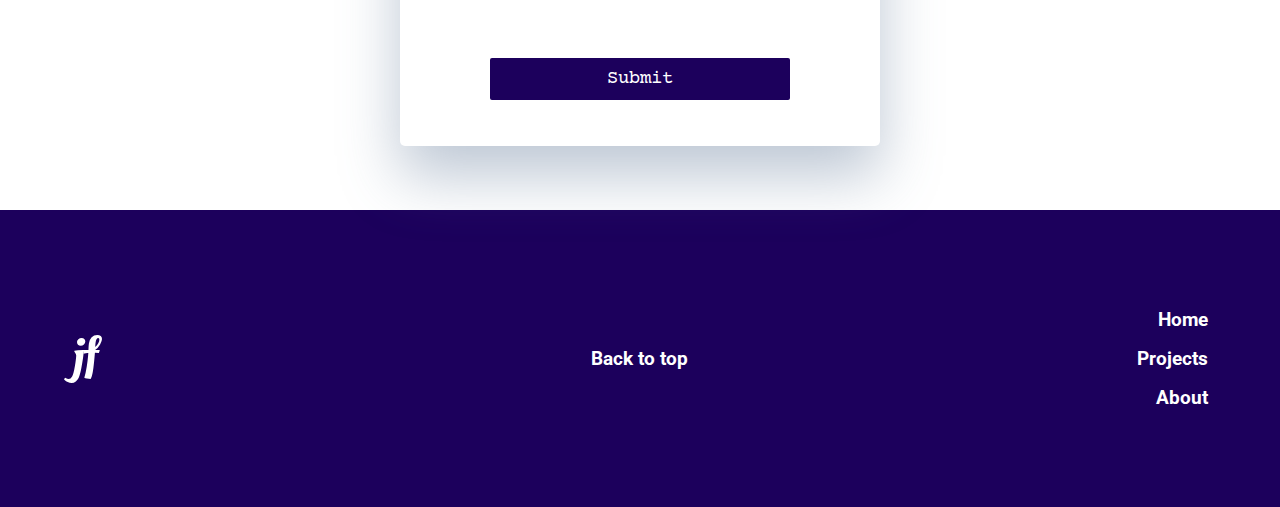
==== commit 8125320f: "Updated description of me" ====
--- a/index.html
+++ b/index.html
@@ -104,7 +104,7 @@
                 <div class="about__content  reveal">
                     <p class="about__contentText">Web and User Experience Design is my passion. It's the perfect combination, allowing me to fuse together my problem-solving skills and let my creative side loose.<br>
                     <br>
-                    I am originally from the south of England but moved to beautiful New Zealand when I was fourteen, and now call Wellington home.</p>
+                    I am originally from the south of England but now call Melbourne home.</p>
                     <br>
                     <br>
                     <a class="about__contact" href="#contact-anchor">Let's create together</a>
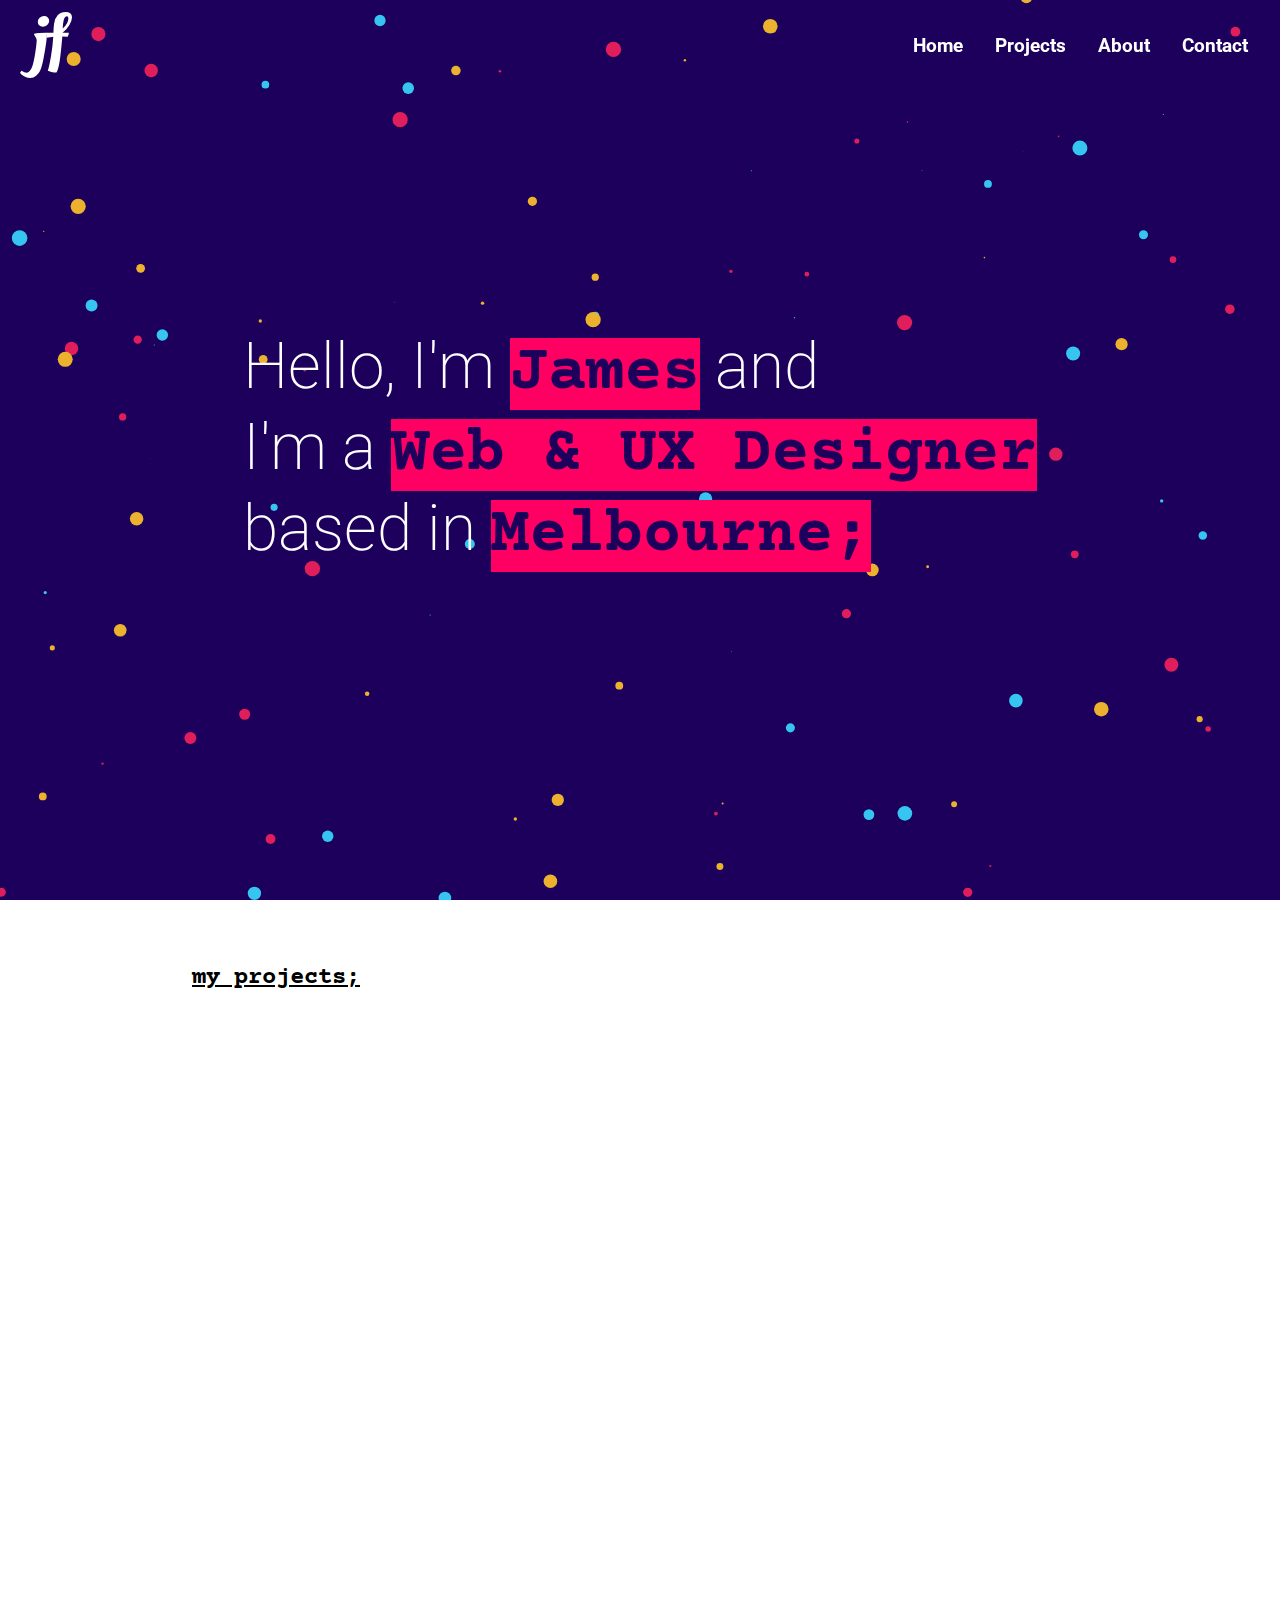
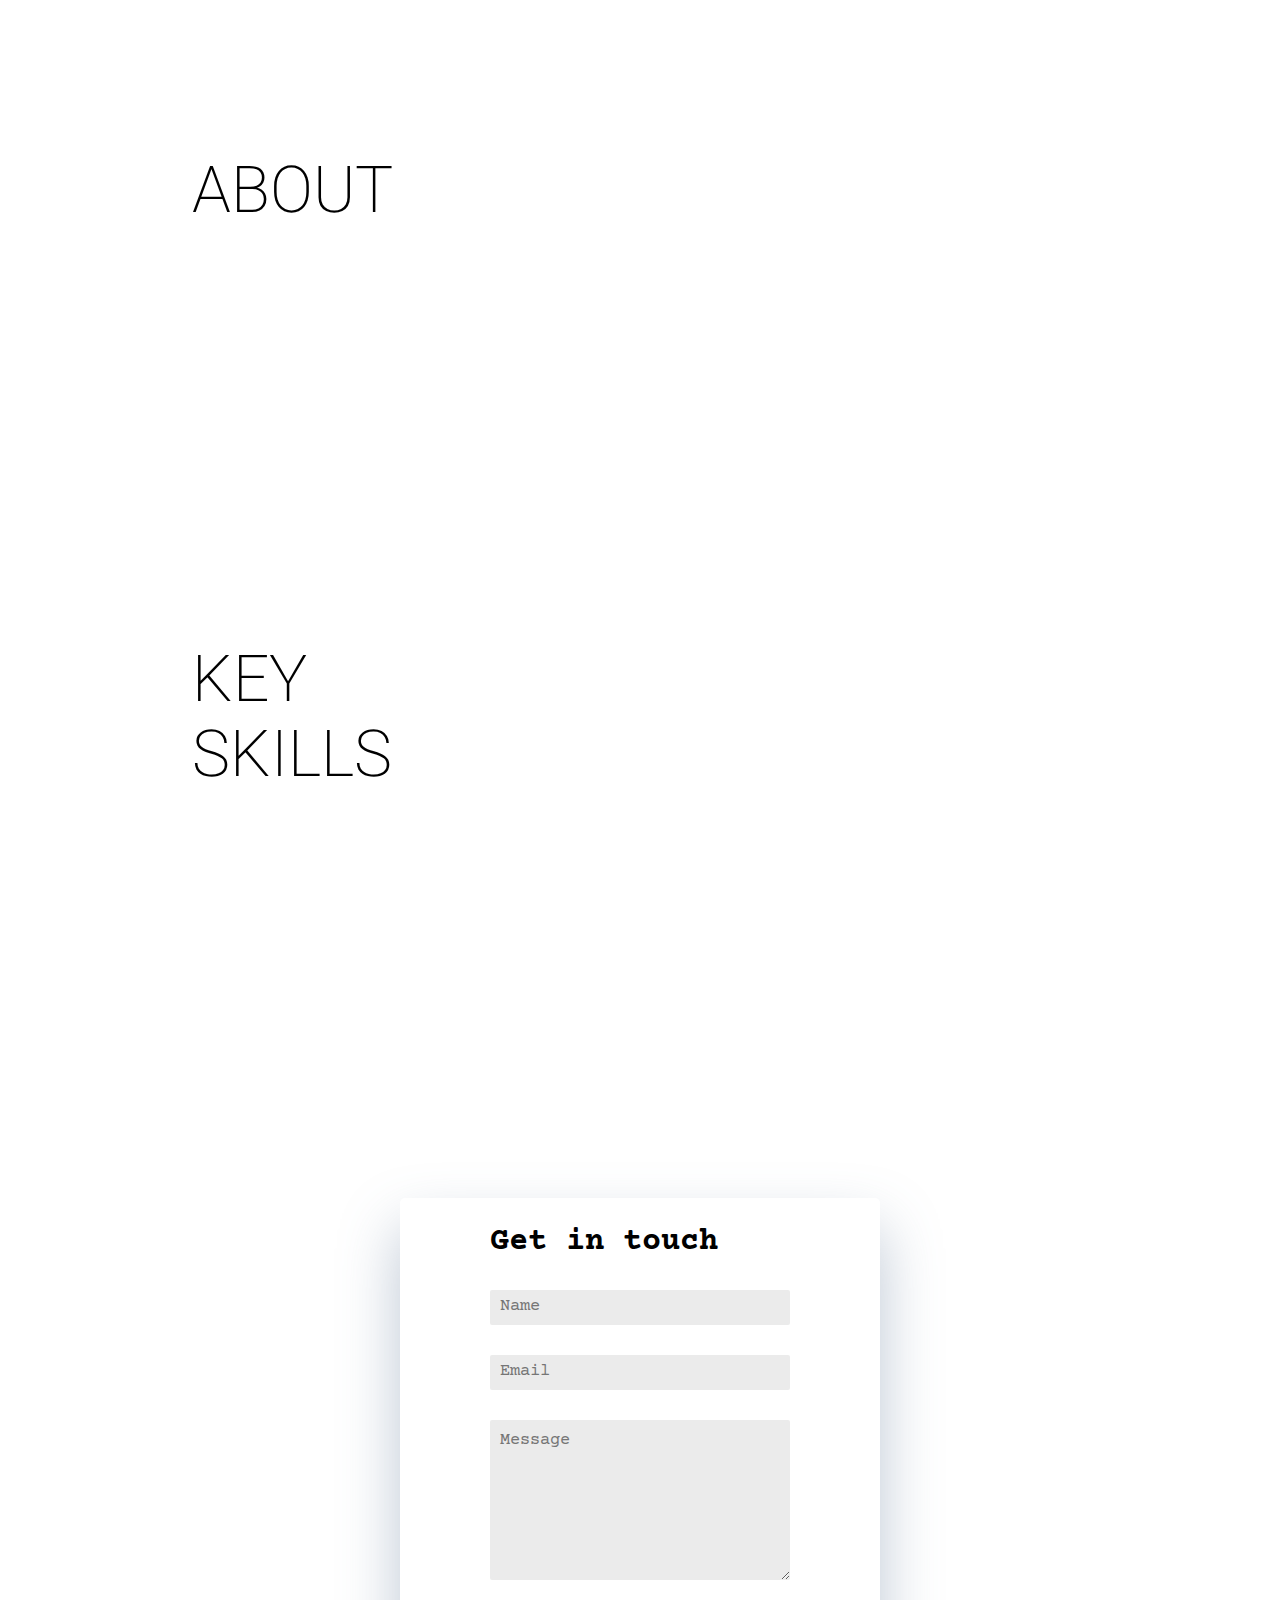
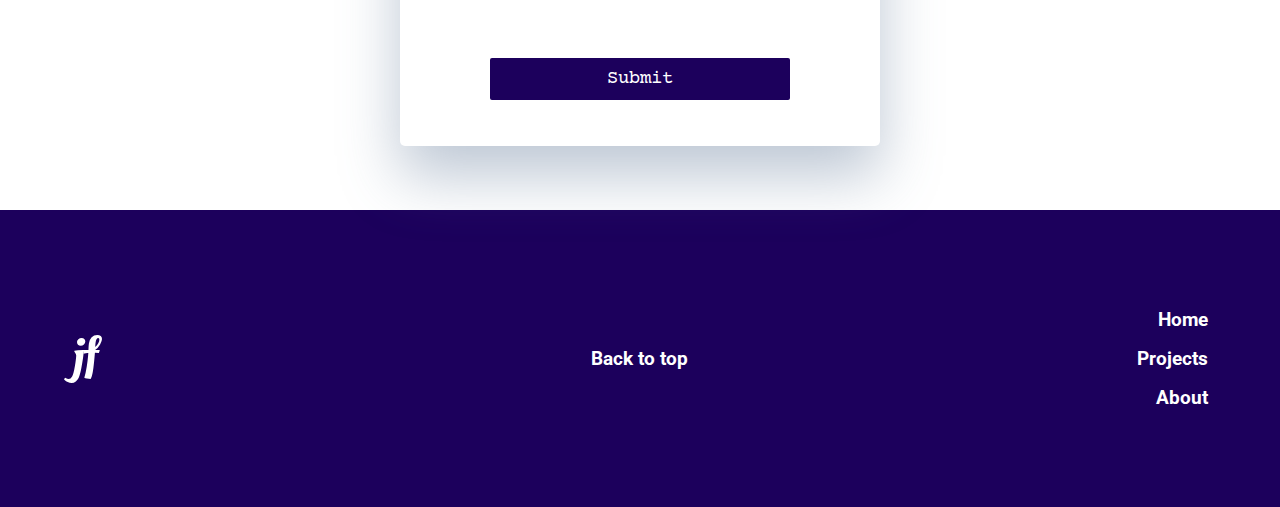
==== commit d00381e1: "Favicon Update" ====
--- a/index.html
+++ b/index.html
@@ -5,7 +5,10 @@
     <meta http-equiv="X-UA-Compatible" content="IE=edge">
     <meta name="viewport" content="width=device-width, initial-scale=1.0">
     <title>James Fawcett</title>
-    <link rel="icon" type="image/x-icon" href="/img/jflogo.png">
+    <!-- <link rel="icon" type="image/x-icon" href="/img/jflogo.png"> -->
+    <!-- For PNG format or non-root location -->
+    <link rel="icon" href="/img/jflogo.png" type="image/png">
+
     
     <!-- FONT AWESOME -->
     <script src="https://kit.fontawesome.com/62e0111851.js" crossorigin="anonymous"></script>
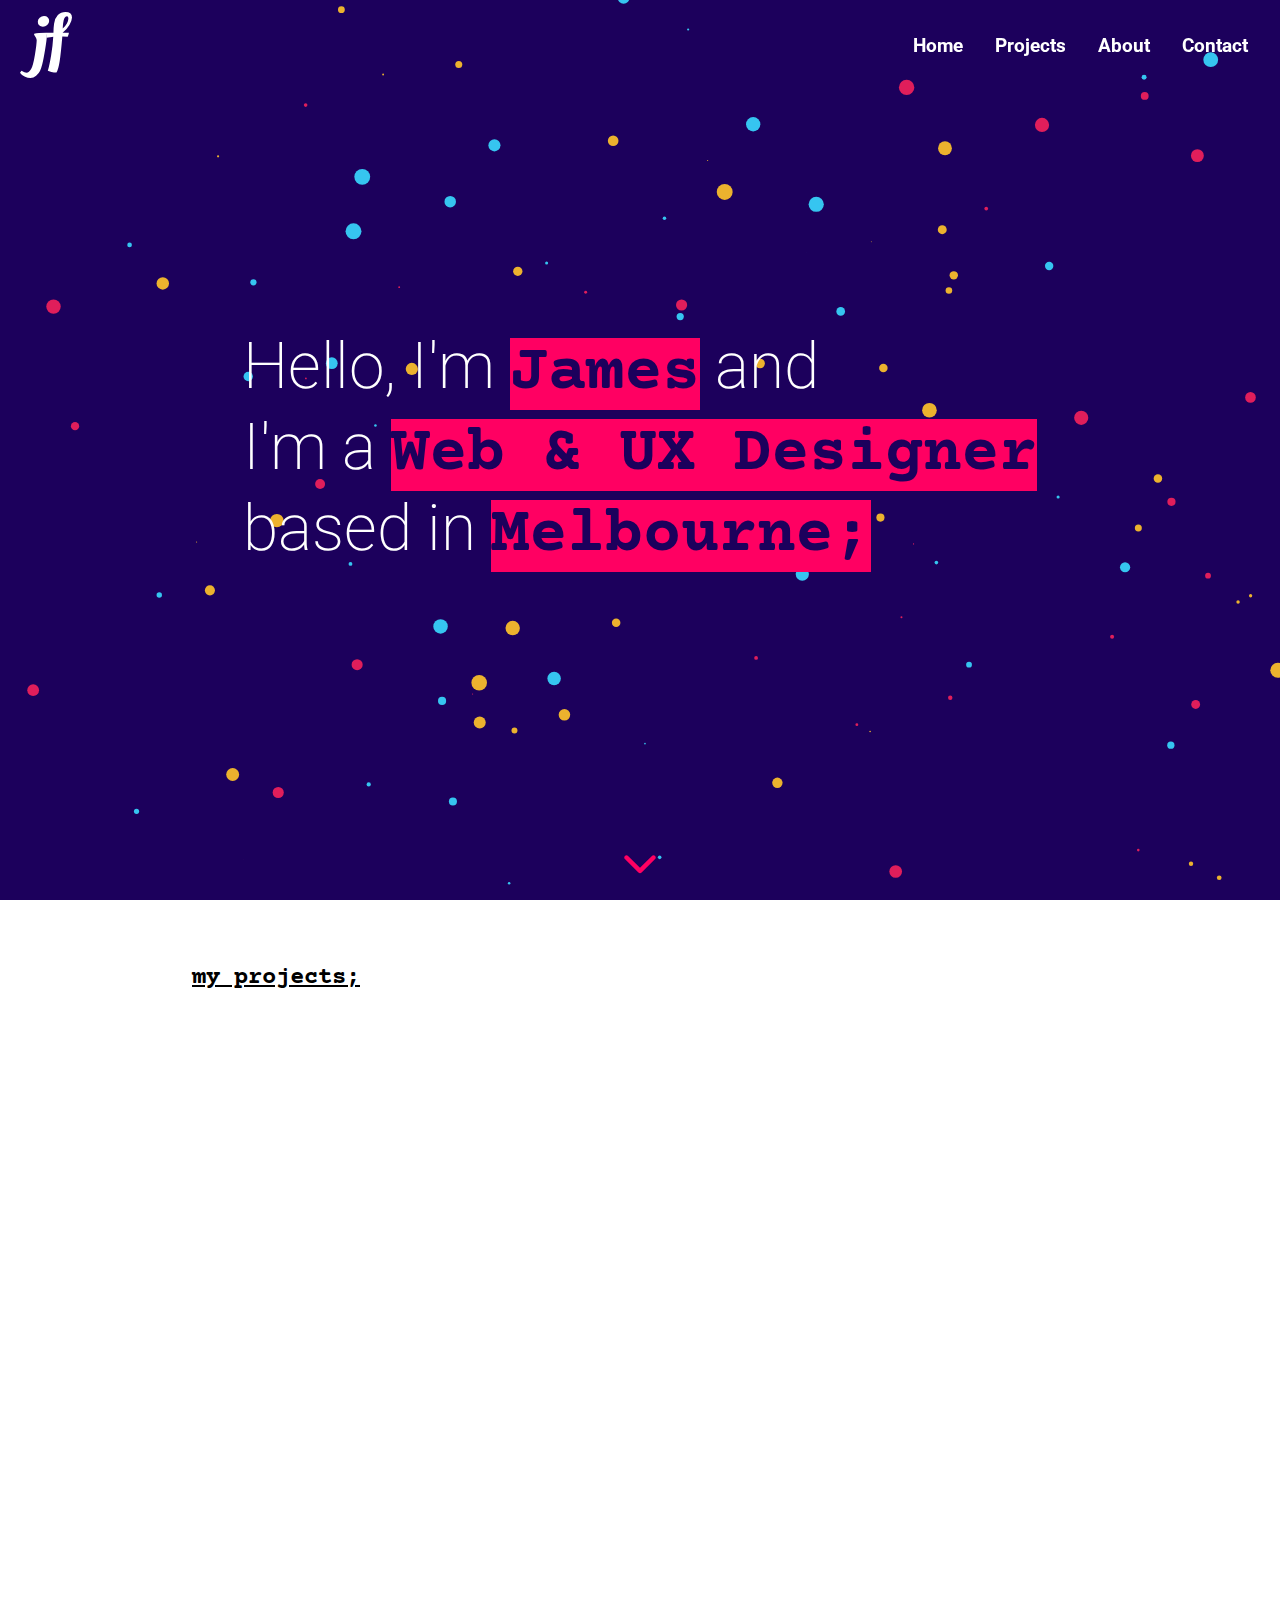
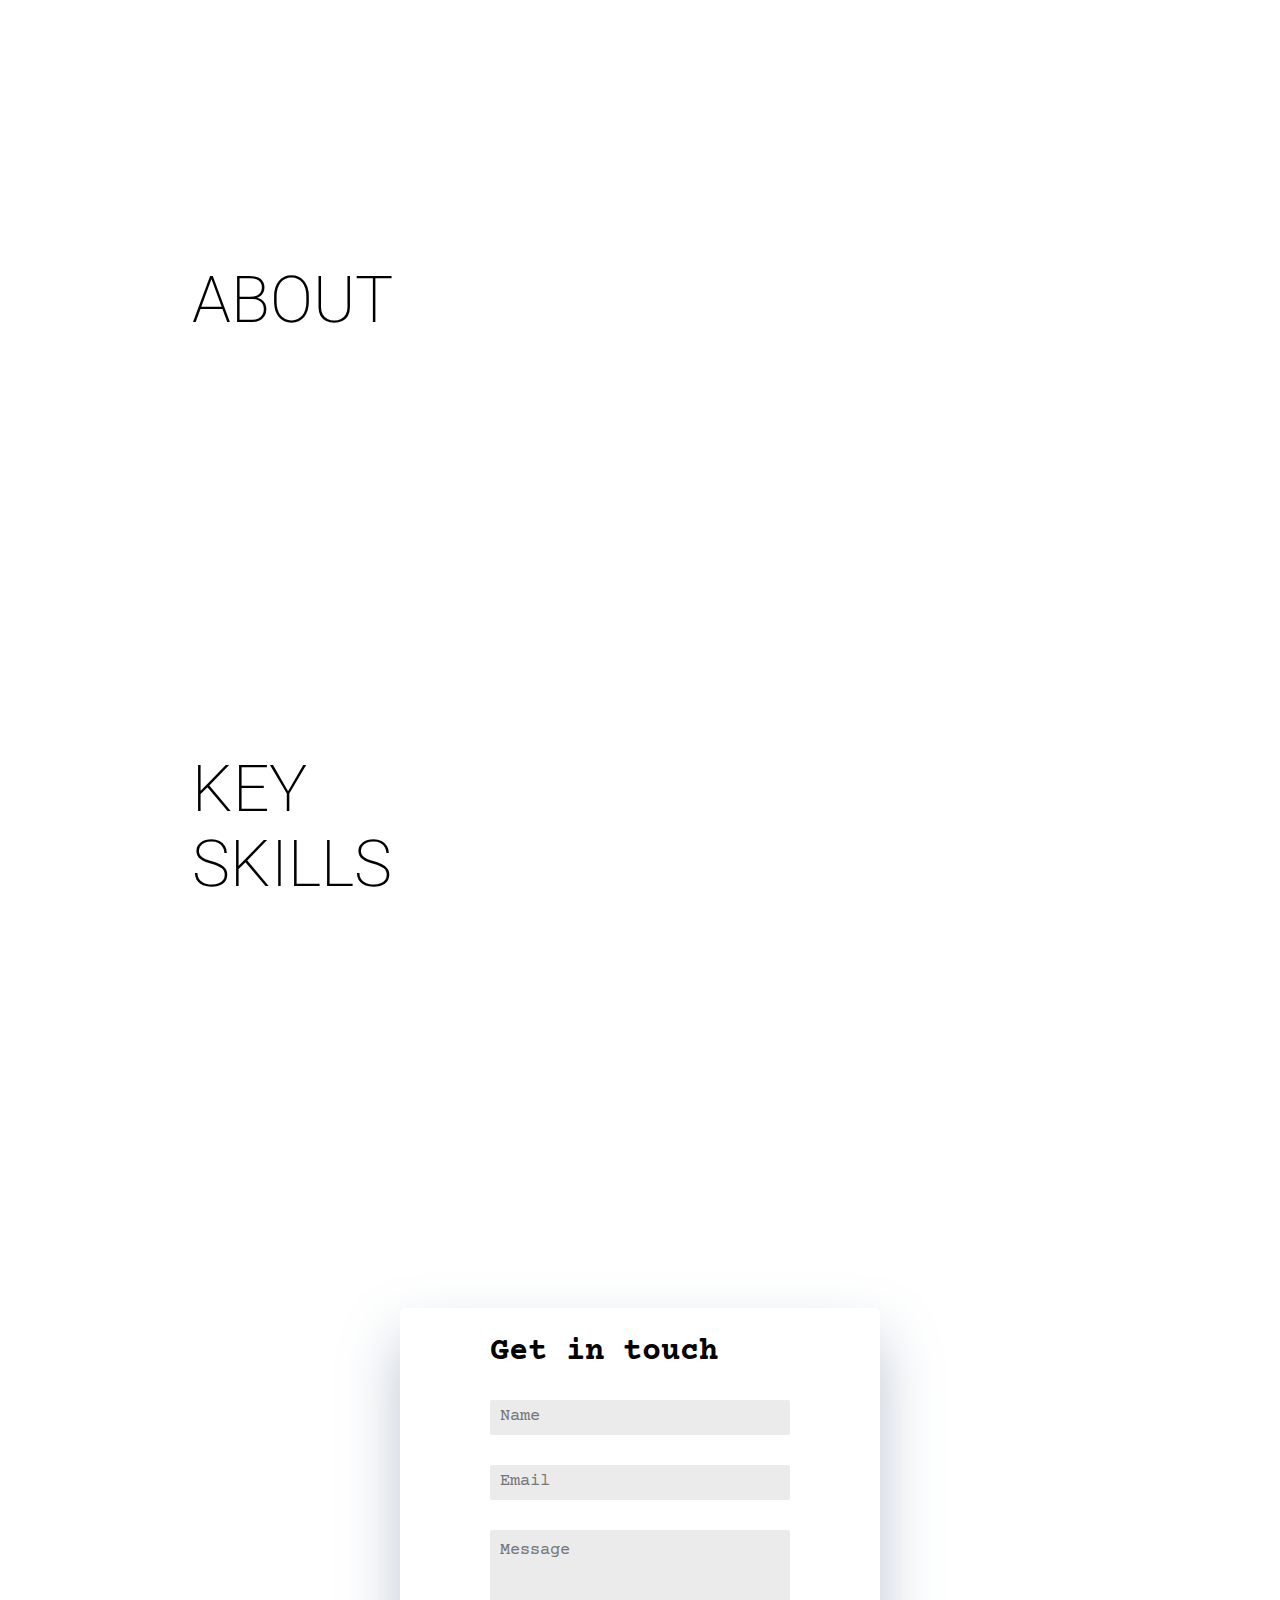
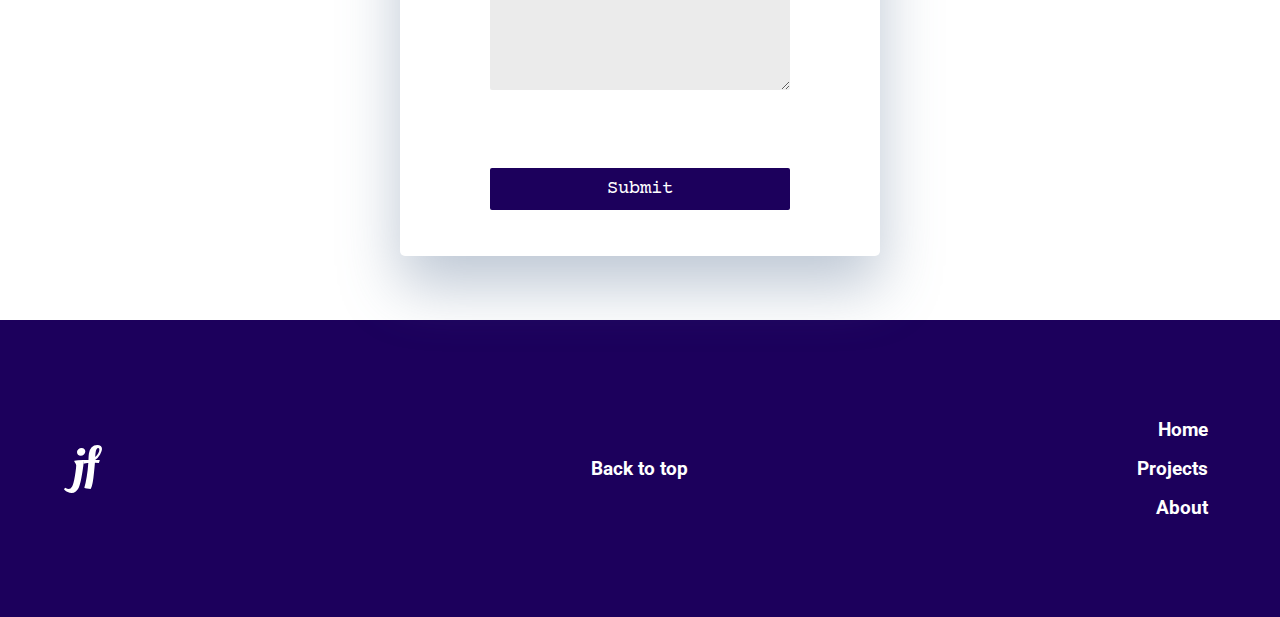
==== commit acc6ebd4: "Arrow addition, moving of assets to content.js, behance homepage button" ====
--- a/index.html
+++ b/index.html
@@ -21,6 +21,9 @@
     <!-- STYLESHEET -->
     <link rel="stylesheet" href="./css/style.css">
 
+    <style>
+      
+    </style>
     
 </head>
 <body>
@@ -50,7 +53,13 @@
                 </ul>
             </div>
         </nav>
-        <div id="particles-js"></div>
+        <div id="particles-js">
+            <div class="arrow_down_div">
+                <a href="#projectsHomeContainer">
+                    <svg class="arrow_down" xmlns="http://www.w3.org/2000/svg" height="36" width="36" viewBox="0 0 512 512"><!--!Font Awesome Free 6.5.1 by @fontawesome - https://fontawesome.com License - https://fontawesome.com/license/free Copyright 2023 Fonticons, Inc.--><path d="M233.4 406.6c12.5 12.5 32.8 12.5 45.3 0l192-192c12.5-12.5 12.5-32.8 0-45.3s-32.8-12.5-45.3 0L256 338.7 86.6 169.4c-12.5-12.5-32.8-12.5-45.3 0s-12.5 32.8 0 45.3l192 192z"/></svg>
+                </a>
+            </div>
+        </div>
         <!-- <h1>Background particles</h1> -->
         <div class="particles__text-container">
             <div class="particles__text-wrapper">
@@ -74,6 +83,8 @@
 
                 <div class="line"><span class="particles__line particles__textAlternateMob">Melbourne;</span></div>
             </div>
+
+           
         </div>
         
     </div>    
@@ -114,14 +125,15 @@
                 </div>
             </div>
 
+            
             <div class="skills">
                 <!-- SKILLS -->
                 <div class="skills__title">
                     <h2 class="skills__titleText">KEY SKILLS</h2>
                 </div>
 
-                <div class="skills__logos  reveal">
-                    <div class="skills__logo">
+                <div id="skills-div" class="skills__logos  reveal">
+                    <!-- <div class="skills__logo">
                         <h3 class="skills__name hide">HTML</h3>
                         <img src="./img/tools/html5logo.png" alt="HTML logo">
                     </div>
@@ -157,6 +169,14 @@
                         <h3 class="skills__name hide">WordPress</h3>
                         <img src="./img/tools/wordpresslogo.png" alt="WordPress logo">
                     </div>
+                    <div class="skills__logo">
+                        <h3 class="skills__name hide">SQL</h3>
+                        <img src="./img/tools/sqllogo.png" alt="SQL logo">
+                    </div>
+                    <div class="skills__logo">
+                        <h3 class="skills__name hide">GIT</h3>
+                        <img src="./img/tools/gitlogo.png" alt="GIT logo">
+                    </div> -->
                 </div>
             </div>
         </div>
@@ -244,7 +264,7 @@
 
 
     <!-- SCRIPT -->
+    <script defer src="./js/content.js"></script>
     <script defer src="./js/script.js"></script>
-    <!-- <script src="script.js"></script> -->
 </body>
 </html>--- a/css/style.css
+++ b/css/style.css
@@ -557,6 +557,8 @@
     color: #1c005c;
     border: 2px solid #ff0062;
     padding: 0.5rem 1rem; }
+  .particles__arrow_down_div {
+    background-color: red; }
 
 .singleProject {
   height: auto;
@@ -770,4 +772,26 @@
   transform: translateY(0);
   opacity: 1; }
 
+.arrow_down_div {
+  position: absolute;
+  bottom: 1rem;
+  /* Margin from the bottom */
+  left: 50%;
+  /* Center horizontally */
+  transform: translateX(-50%);
+  /* Center horizontally */
+  transition: 0.2s; }
+
+.arrow_down_div:hover .arrow_down {
+  transform: scale(1.2);
+  transition: 0.2s; }
+
+.arrow_down_div:hover .arrow_down path {
+  transition: 0.2s;
+  fill: #ECB22E; }
+
+.arrow_down path {
+  fill: #ff0062;
+  transition: 0.2s; }
+
 /*# sourceMappingURL=style.css.map */
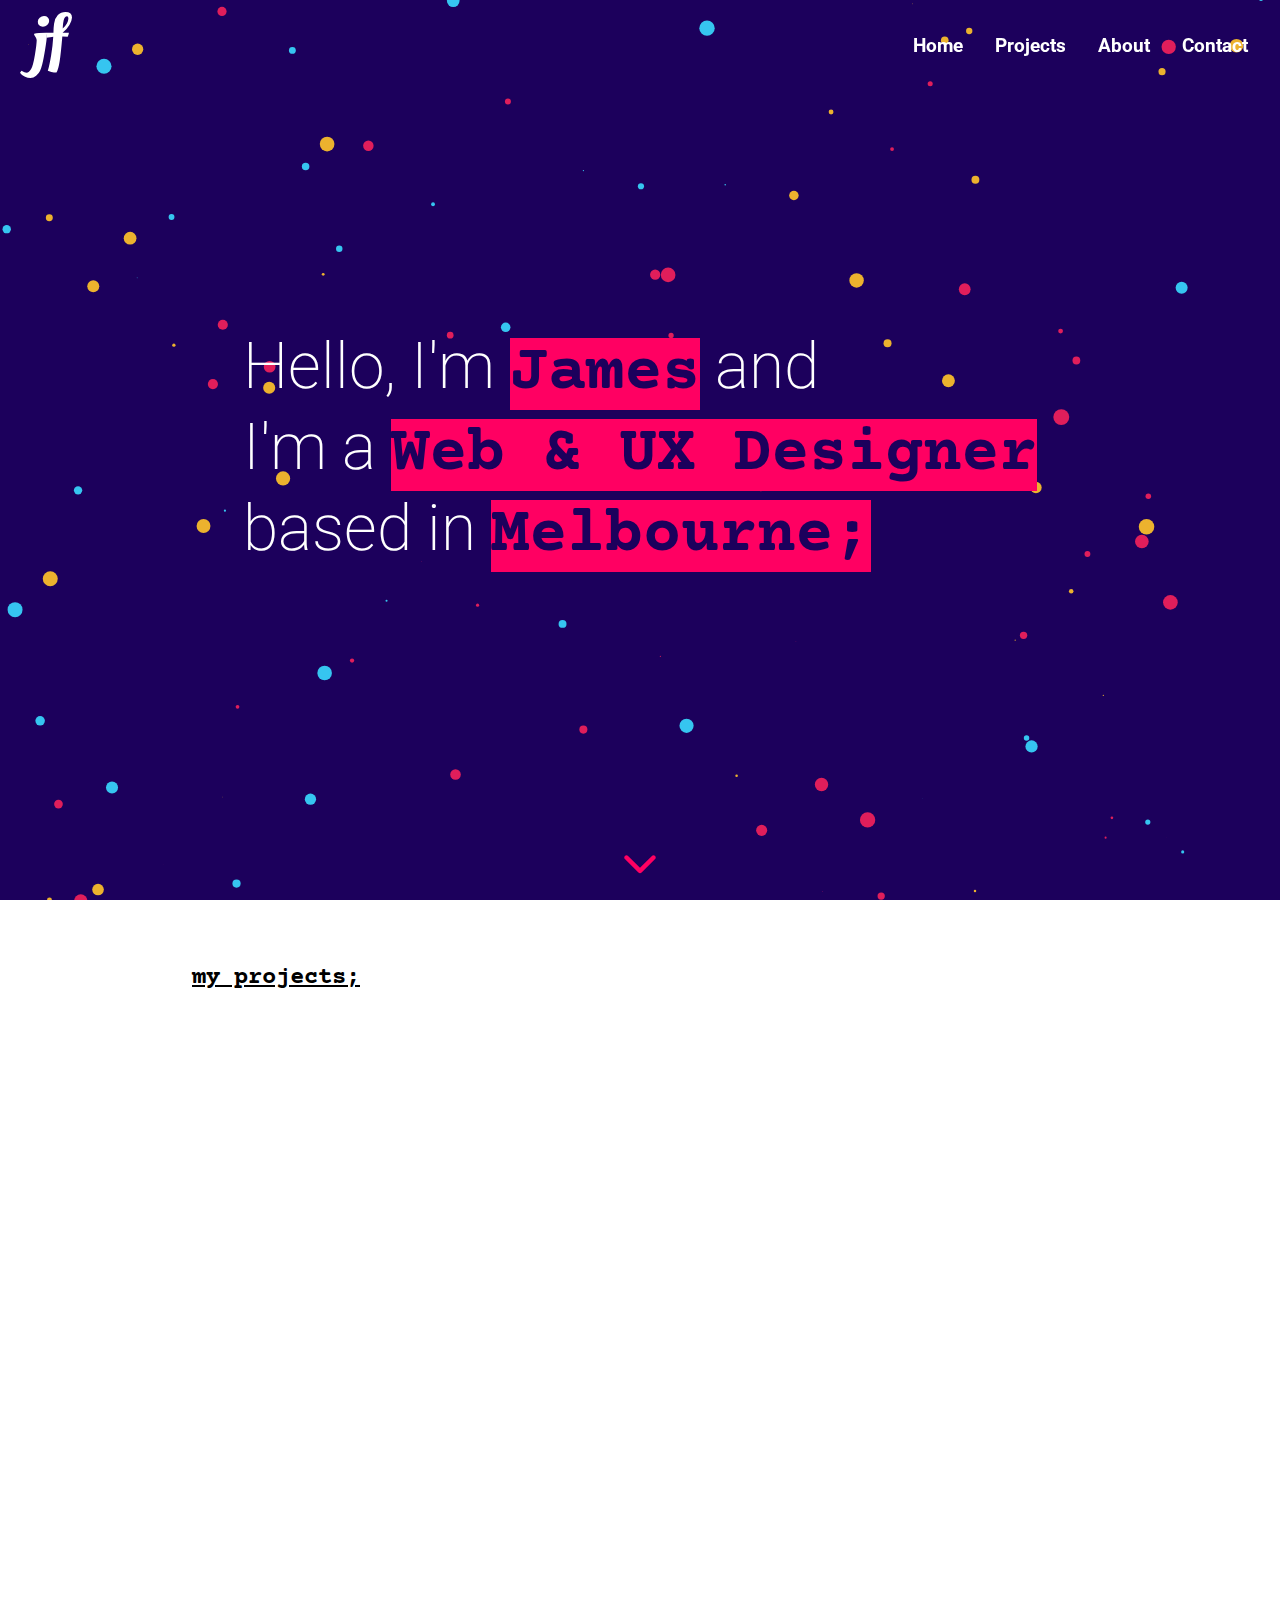
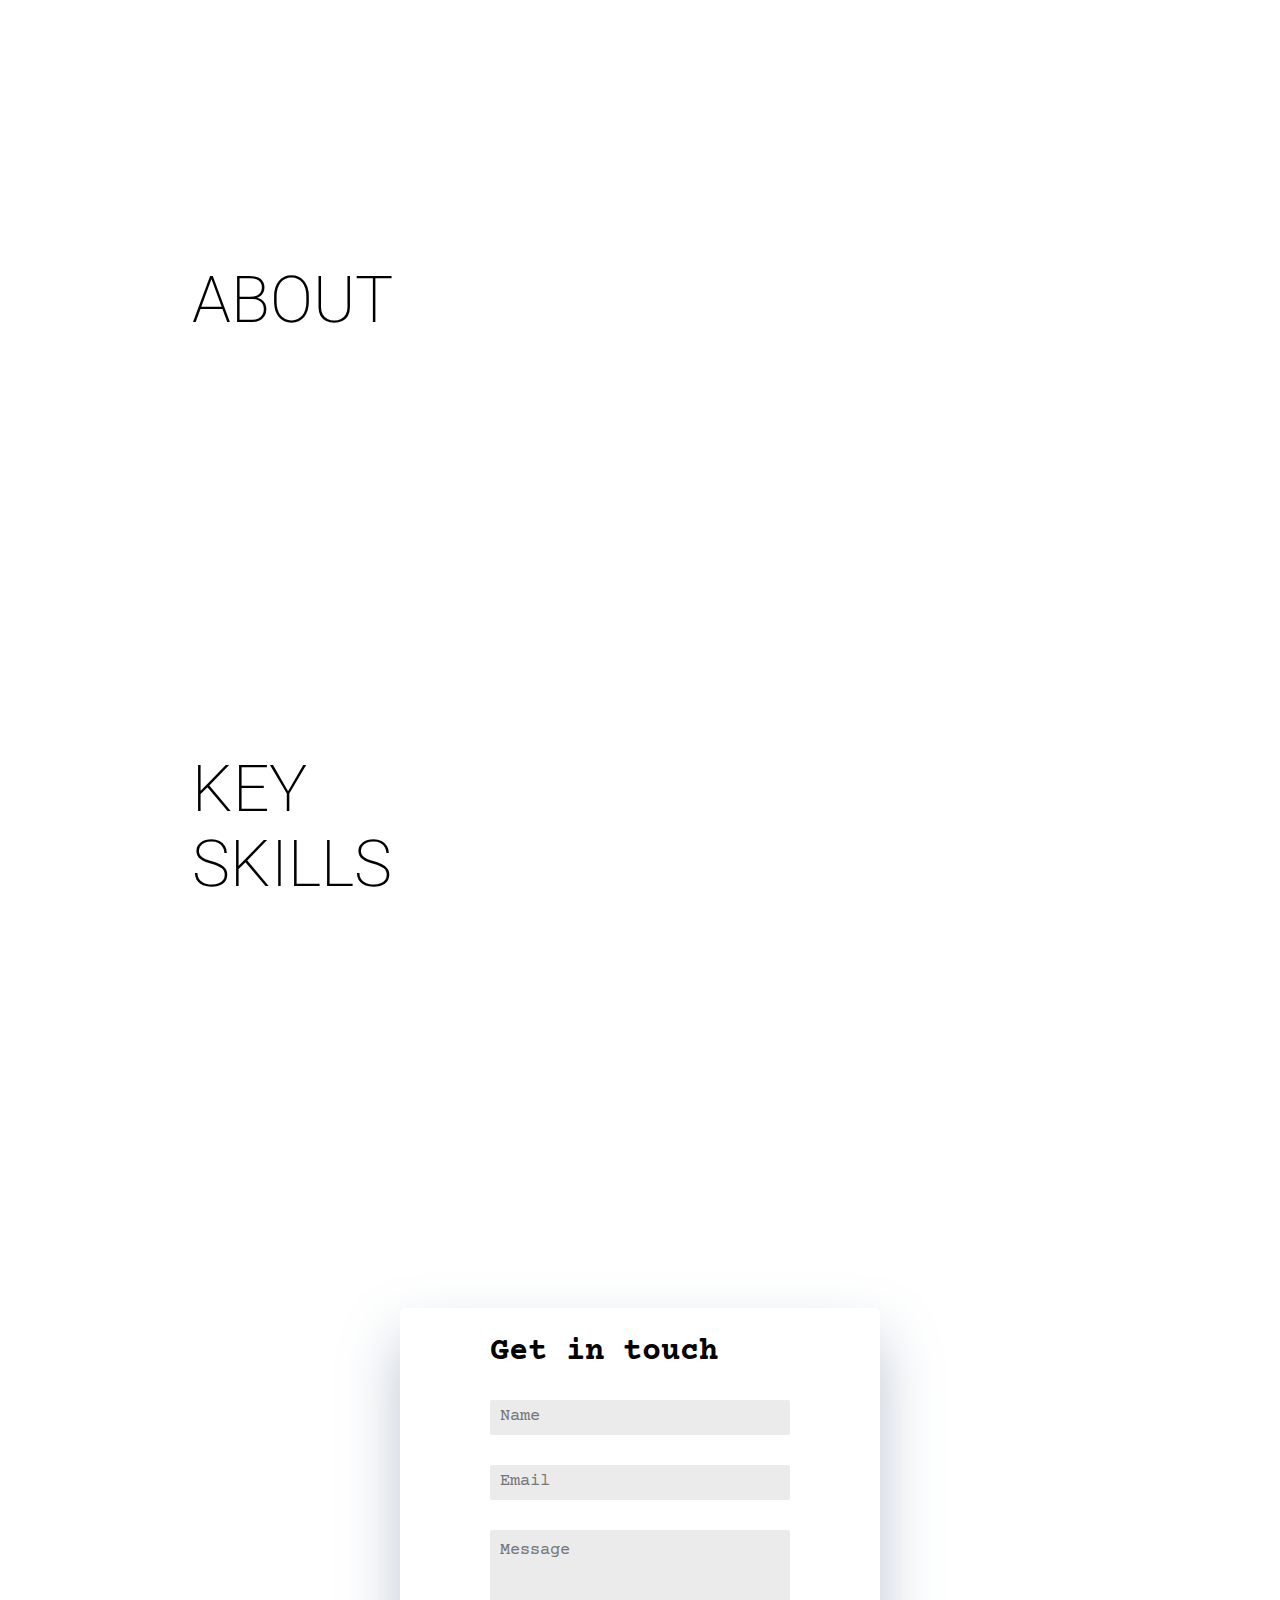
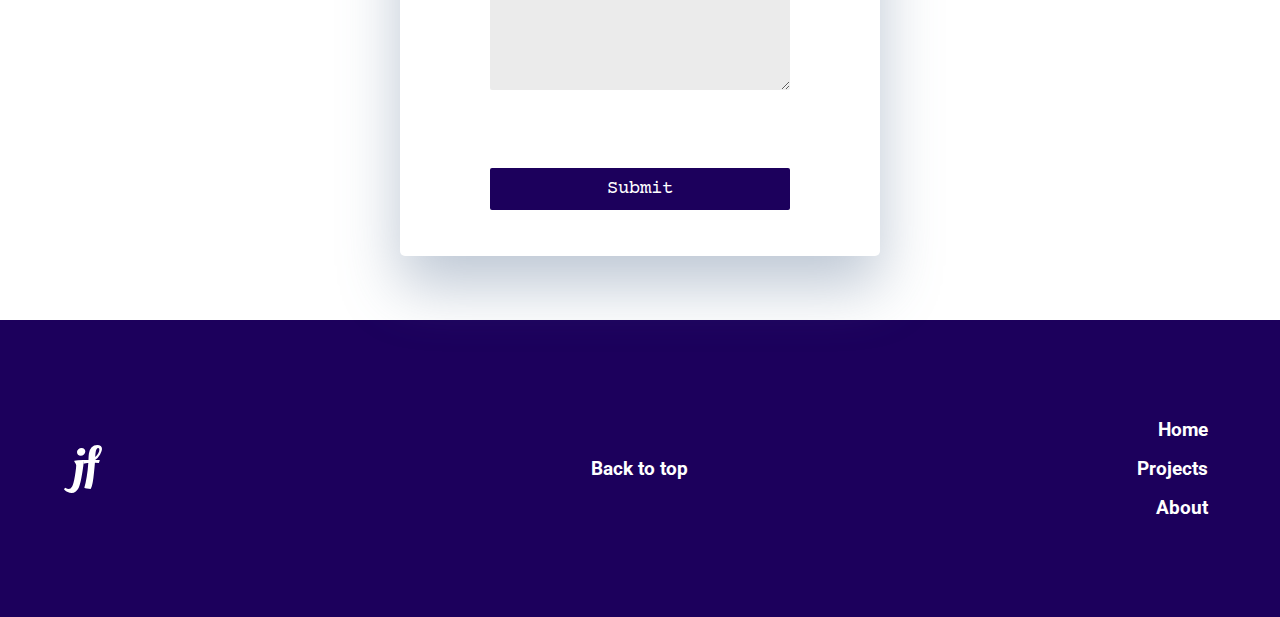
==== commit e3ca6df7: "favicon removal" ====
--- a/index.html
+++ b/index.html
@@ -7,7 +7,7 @@
     <title>James Fawcett</title>
     <!-- <link rel="icon" type="image/x-icon" href="/img/jflogo.png"> -->
     <!-- For PNG format or non-root location -->
-    <link rel="icon" href="/img/jflogo.png" type="image/png">
+    <!-- <link rel="icon" href="/img/jflogo.png" type="image/png"> -->
 
     
     <!-- FONT AWESOME -->
